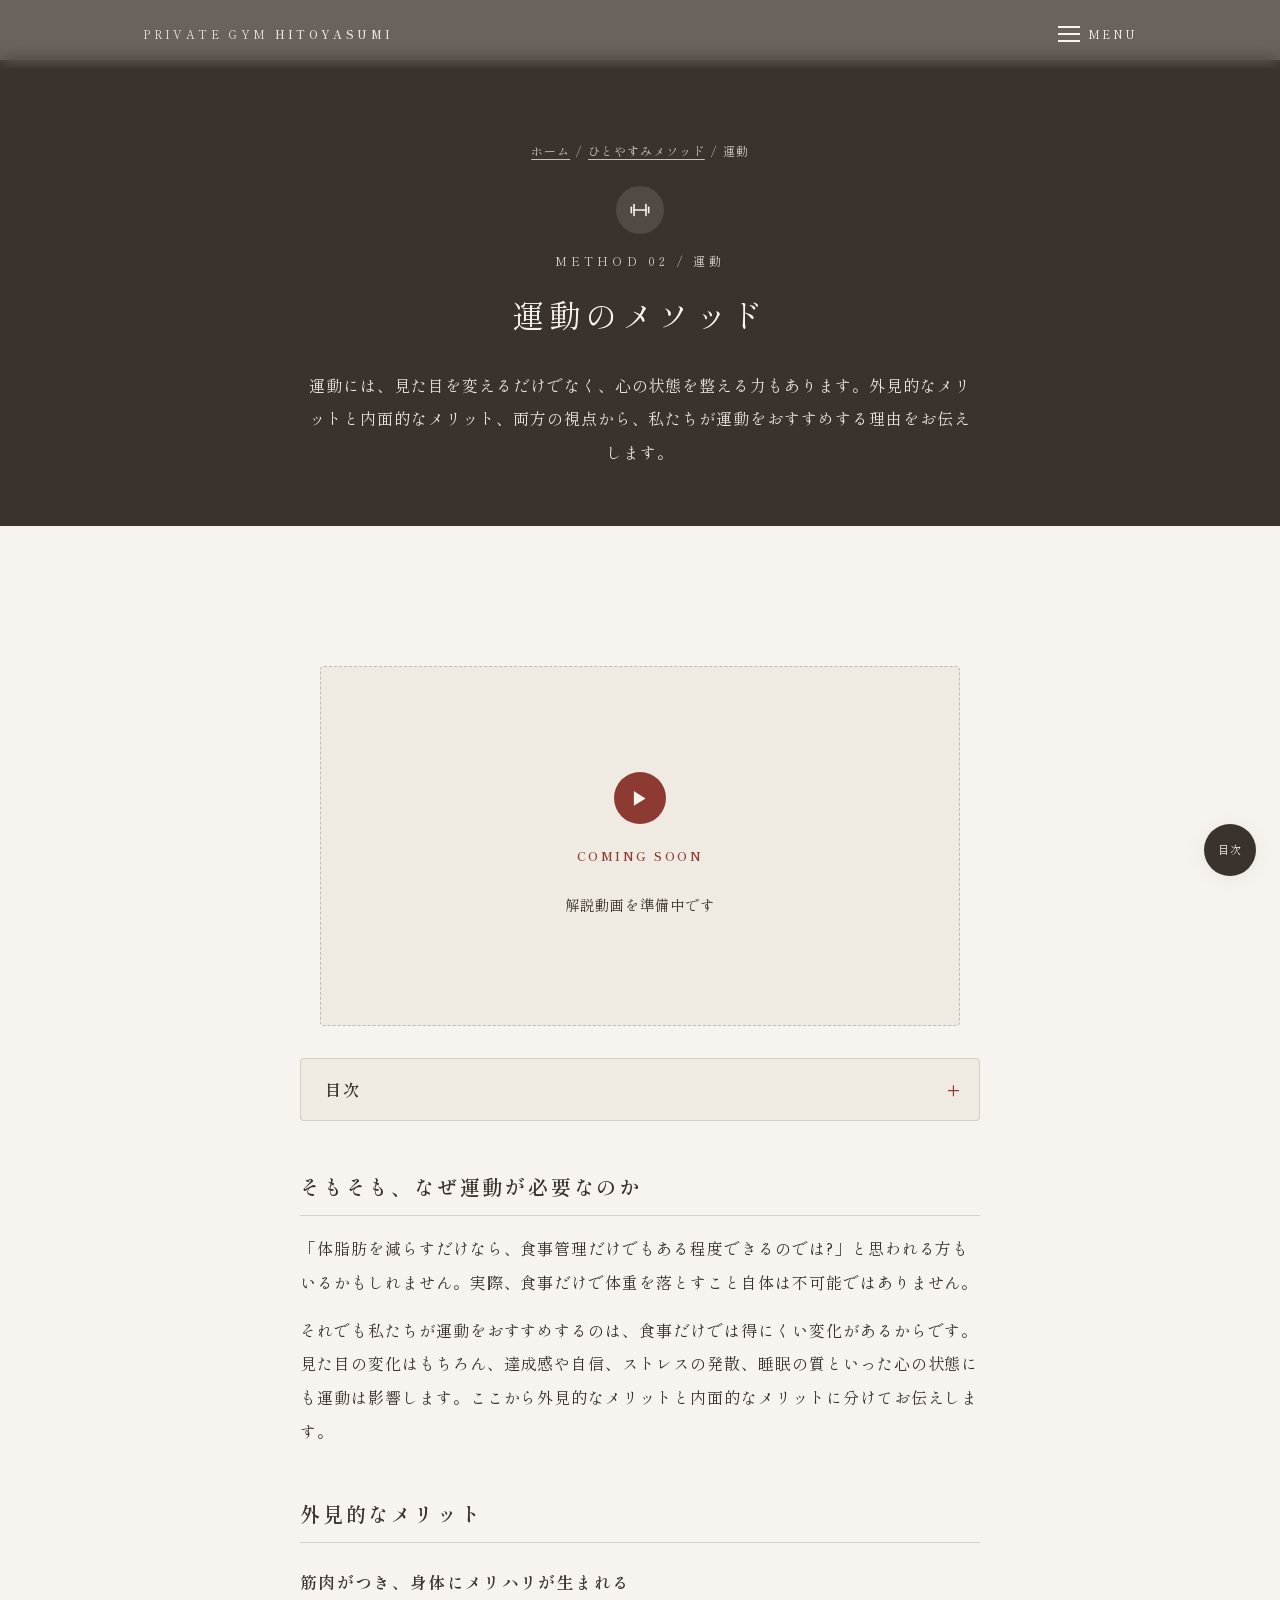
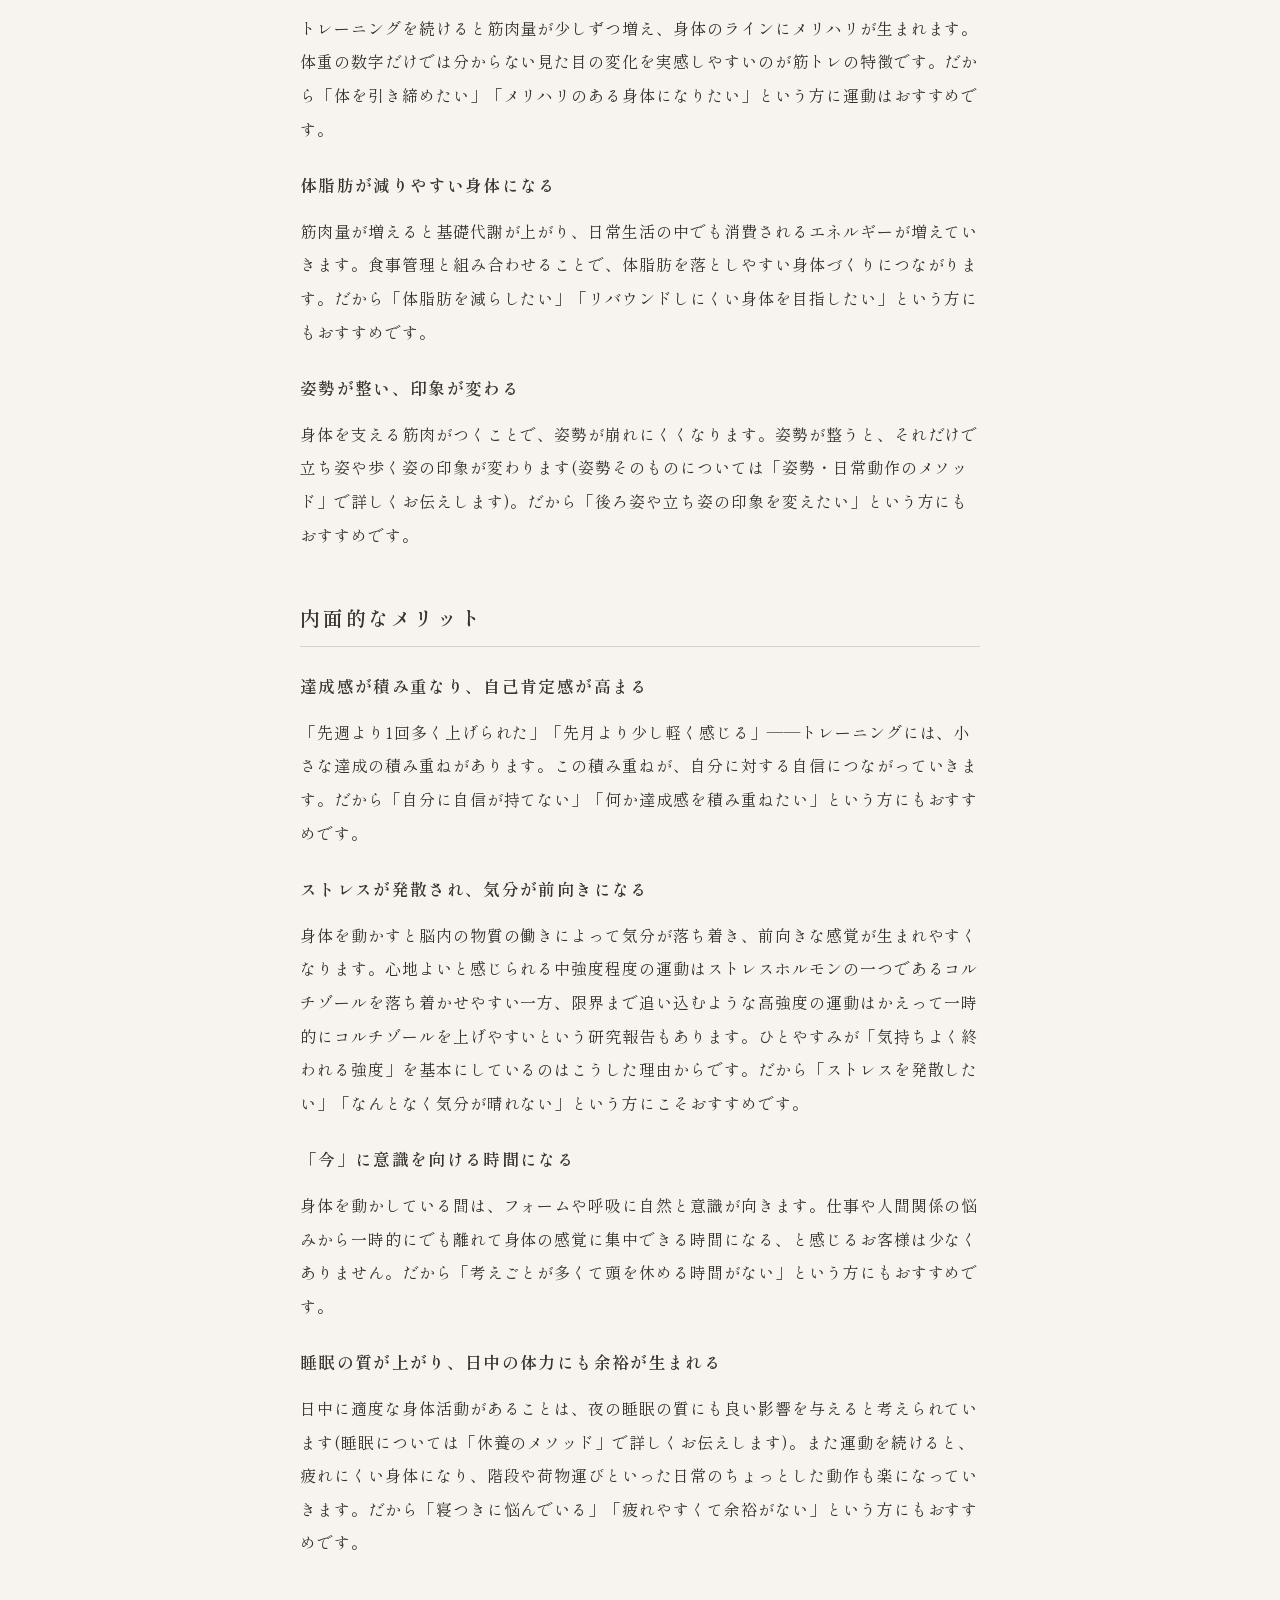
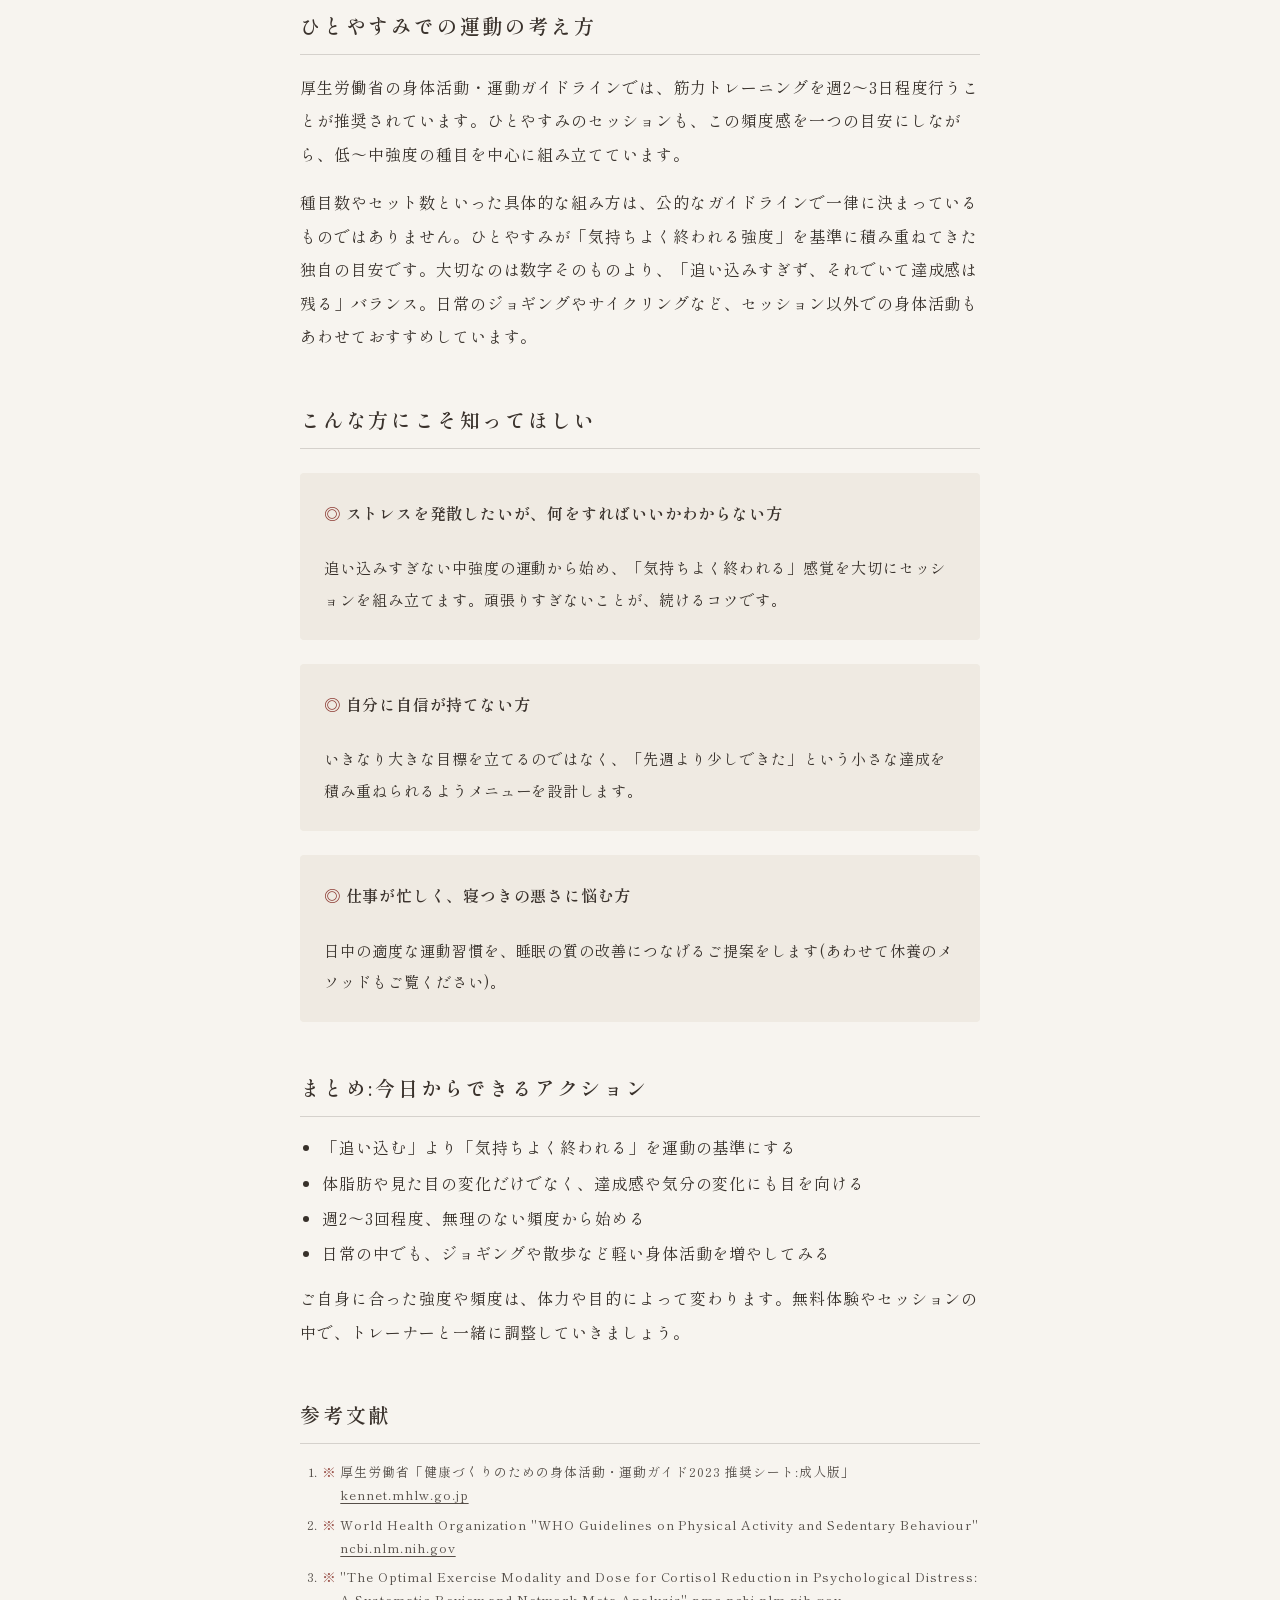
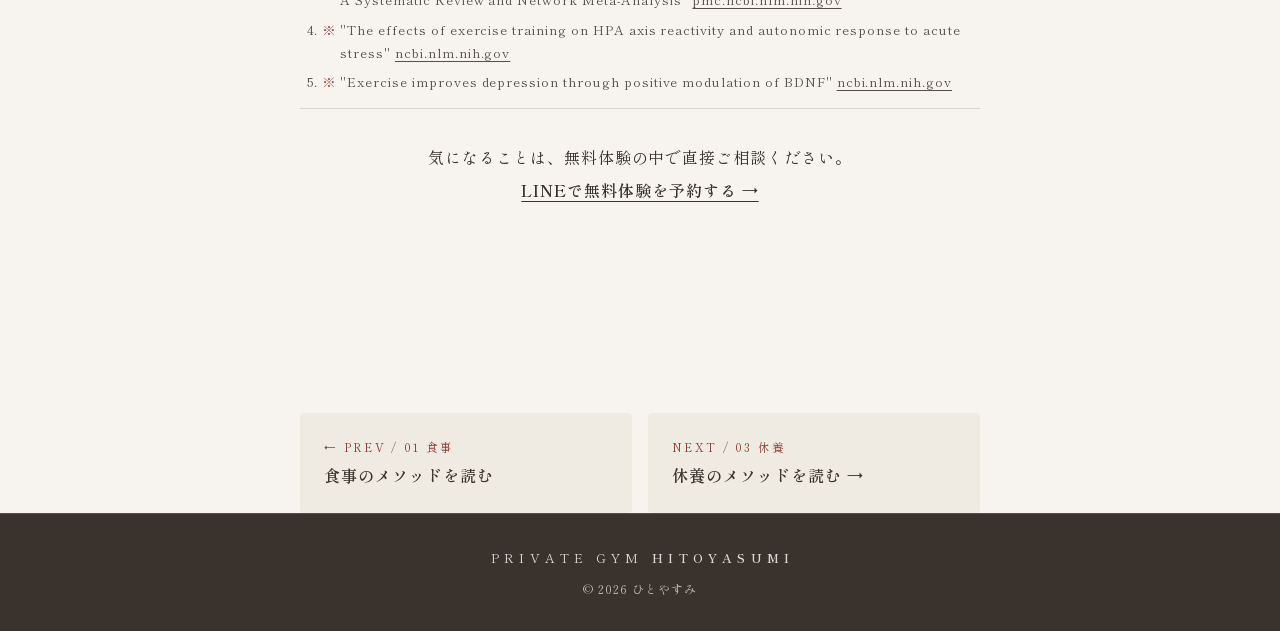
==== method-exercise.html @ 484c8832 "ひとやすみメソッドを追加（ハブ+6記事）とLP改修 - method.html（メソッド総合トップ）と6記事を新設   食事/運動/休養/姿勢・日常動作/心の健康/習慣化 - 各記事: 折りたたみ目次" ====
<!DOCTYPE html>
<html lang="ja">
<head>
  <meta charset="UTF-8">
  <meta name="viewport" content="width=device-width, initial-scale=1">

  <title>運動のメソッド|ひとやすみメソッド</title>
  <meta name="description" content="ひとやすみが運動のサポートで大切にしている考え方。外見的なメリットと内面的なメリットの両面から、なぜ運動が必要なのかを根拠とともに解説します。">
  <meta name="theme-color" content="#3A322C">

  <script>document.documentElement.classList.add('js')</script>

  <link rel="canonical" href="https://hirosetoya-maker.github.io/hitoyasumi/method-exercise.html">
  <meta property="og:type" content="article">
  <meta property="og:title" content="運動のメソッド|ひとやすみメソッド">
  <meta property="og:description" content="外見的なメリットと内面的なメリットの両面から、なぜ運動が必要なのかを解説します。">
  <meta property="og:url" content="https://hirosetoya-maker.github.io/hitoyasumi/method-exercise.html">
  <meta property="og:image" content="https://hirosetoya-maker.github.io/hitoyasumi/assets/img/koiwa-gym.jpg">
  <meta property="og:image:width" content="1600">
  <meta property="og:image:height" content="904">
  <meta property="og:site_name" content="ひとやすみ">
  <meta property="og:locale" content="ja_JP">
  <meta name="twitter:card" content="summary_large_image">

  <link rel="icon" href="data:image/svg+xml,%3Csvg xmlns='http://www.w3.org/2000/svg' viewBox='0 0 32 32'%3E%3Crect width='32' height='32' rx='4' fill='%233A322C'/%3E%3Ctext x='16' y='23' font-size='17' text-anchor='middle' fill='%23F7F4EF' font-family='serif'%3E休%3C/text%3E%3C/svg%3E">

  <link rel="preconnect" href="https://fonts.googleapis.com">
  <link rel="preconnect" href="https://fonts.gstatic.com" crossorigin>
  <link rel="stylesheet"
        href="https://fonts.googleapis.com/css2?family=Shippori+Mincho:wght@400;600&display=swap"
        media="print" onload="this.media='all'">
  <noscript>
    <link rel="stylesheet" href="https://fonts.googleapis.com/css2?family=Shippori+Mincho:wght@400;600&display=swap">
  </noscript>

  <link rel="stylesheet" href="css/style.css">
</head>
<body class="page--sub">

  <header class="site-header">
    <div class="container site-header__inner">
      <a class="site-header__brand" href="index.html">PRIVATE GYM <span>HITOYASUMI</span></a>
      <button class="site-header__menu-btn" id="menu-btn" type="button" aria-expanded="false" aria-controls="site-nav">
        <span class="site-header__menu-icon" aria-hidden="true"></span>
        MENU
      </button>
    </div>
  </header>

  <nav class="site-nav" id="site-nav" aria-label="サイトメニュー">
    <ul class="site-nav__list">
      <li><a href="index.html">ホーム</a></li>
      <li><a href="method.html">ひとやすみメソッド</a></li>
      <li><a class="site-nav__cta" href="https://lin.ee/uh5e5la" data-cta="nav">LINEで無料体験を予約する</a></li>
    </ul>
  </nav>

  <main>

    <section class="page-intro">
      <div class="container">
        <p class="page-intro__breadcrumb"><a href="index.html">ホーム</a><span aria-hidden="true">/</span><a href="method.html">ひとやすみメソッド</a><span aria-hidden="true">/</span><span>運動</span></p>
        <span class="method-icon" aria-hidden="true"><svg viewBox="0 0 24 24" fill="none" stroke="currentColor" stroke-width="1.5" stroke-linecap="round" stroke-linejoin="round"><path d="M4 9.5v5"/><path d="M20 9.5v5"/><path d="M6.5 7v10"/><path d="M17.5 7v10"/><path d="M6.5 12h11"/></svg></span>
        <p class="page-intro__eyebrow">METHOD 02 / 運動</p>
        <h1 class="page-intro__title">運動のメソッド</h1>
        <p class="page-intro__lead">運動には、見た目を変えるだけでなく、心の状態を整える力もあります。外見的なメリットと内面的なメリット、両方の視点から、私たちが運動をおすすめする理由をお伝えします。</p>
      </div>
    </section>

    <section class="section fade-in">
      <div class="container">
        <div class="article">

          <div class="video-placeholder">
            <span class="video-placeholder__icon" aria-hidden="true">▶</span>
            <p class="video-placeholder__badge">Coming Soon</p>
            <p class="video-placeholder__text">解説動画を準備中です</p>
          </div>

          <details class="toc" id="toc">
            <summary class="toc__summary">目次</summary>
            <ol class="toc__list">
              <li><a href="#h-why">そもそも、なぜ運動が必要なのか</a></li>
              <li><a href="#h-outer">外見的なメリット</a></li>
              <li><a href="#h-inner">内面的なメリット</a></li>
              <li><a href="#h-approach">ひとやすみでの運動の考え方</a></li>
              <li><a href="#h-case">こんな方にこそ知ってほしい</a></li>
              <li><a href="#h-action">まとめ:今日からできるアクション</a></li>
            </ol>
          </details>

          <div class="article__section" id="h-why">
            <h2 class="article__h2">そもそも、なぜ運動が必要なのか</h2>
            <p>「体脂肪を減らすだけなら、食事管理だけでもある程度できるのでは?」と思われる方もいるかもしれません。実際、食事だけで体重を落とすこと自体は不可能ではありません。</p>
            <p>それでも私たちが運動をおすすめするのは、食事だけでは得にくい変化があるからです。見た目の変化はもちろん、達成感や自信、ストレスの発散、睡眠の質といった心の状態にも運動は影響します。ここから外見的なメリットと内面的なメリットに分けてお伝えします。</p>
          </div>

          <div class="article__section" id="h-outer">
            <h2 class="article__h2">外見的なメリット</h2>

            <h3 class="article__h3">筋肉がつき、身体にメリハリが生まれる</h3>
            <p>トレーニングを続けると筋肉量が少しずつ増え、身体のラインにメリハリが生まれます。体重の数字だけでは分からない見た目の変化を実感しやすいのが筋トレの特徴です。だから「体を引き締めたい」「メリハリのある身体になりたい」という方に運動はおすすめです。</p>

            <h3 class="article__h3">体脂肪が減りやすい身体になる</h3>
            <p>筋肉量が増えると基礎代謝が上がり、日常生活の中でも消費されるエネルギーが増えていきます。食事管理と組み合わせることで、体脂肪を落としやすい身体づくりにつながります。だから「体脂肪を減らしたい」「リバウンドしにくい身体を目指したい」という方にもおすすめです。</p>

            <h3 class="article__h3">姿勢が整い、印象が変わる</h3>
            <p>身体を支える筋肉がつくことで、姿勢が崩れにくくなります。姿勢が整うと、それだけで立ち姿や歩く姿の印象が変わります(姿勢そのものについては「姿勢・日常動作のメソッド」で詳しくお伝えします)。だから「後ろ姿や立ち姿の印象を変えたい」という方にもおすすめです。</p>
          </div>

          <div class="article__section" id="h-inner">
            <h2 class="article__h2">内面的なメリット</h2>

            <h3 class="article__h3">達成感が積み重なり、自己肯定感が高まる</h3>
            <p>「先週より1回多く上げられた」「先月より少し軽く感じる」――トレーニングには、小さな達成の積み重ねがあります。この積み重ねが、自分に対する自信につながっていきます。だから「自分に自信が持てない」「何か達成感を積み重ねたい」という方にもおすすめです。</p>

            <h3 class="article__h3">ストレスが発散され、気分が前向きになる</h3>
            <p>身体を動かすと脳内の物質の働きによって気分が落ち着き、前向きな感覚が生まれやすくなります。心地よいと感じられる中強度程度の運動はストレスホルモンの一つであるコルチゾールを落ち着かせやすい一方、限界まで追い込むような高強度の運動はかえって一時的にコルチゾールを上げやすいという研究報告もあります。ひとやすみが「気持ちよく終われる強度」を基本にしているのはこうした理由からです。だから「ストレスを発散したい」「なんとなく気分が晴れない」という方にこそおすすめです。</p>

            <h3 class="article__h3">「今」に意識を向ける時間になる</h3>
            <p>身体を動かしている間は、フォームや呼吸に自然と意識が向きます。仕事や人間関係の悩みから一時的にでも離れて身体の感覚に集中できる時間になる、と感じるお客様は少なくありません。だから「考えごとが多くて頭を休める時間がない」という方にもおすすめです。</p>

            <h3 class="article__h3">睡眠の質が上がり、日中の体力にも余裕が生まれる</h3>
            <p>日中に適度な身体活動があることは、夜の睡眠の質にも良い影響を与えると考えられています(睡眠については「休養のメソッド」で詳しくお伝えします)。また運動を続けると、疲れにくい身体になり、階段や荷物運びといった日常のちょっとした動作も楽になっていきます。だから「寝つきに悩んでいる」「疲れやすくて余裕がない」という方にもおすすめです。</p>
          </div>

          <div class="article__section" id="h-approach">
            <h2 class="article__h2">ひとやすみでの運動の考え方</h2>
            <p>厚生労働省の身体活動・運動ガイドラインでは、筋力トレーニングを週2〜3日程度行うことが推奨されています。ひとやすみのセッションも、この頻度感を一つの目安にしながら、低〜中強度の種目を中心に組み立てています。</p>
            <p>種目数やセット数といった具体的な組み方は、公的なガイドラインで一律に決まっているものではありません。ひとやすみが「気持ちよく終われる強度」を基準に積み重ねてきた独自の目安です。大切なのは数字そのものより、「追い込みすぎず、それでいて達成感は残る」バランス。日常のジョギングやサイクリングなど、セッション以外での身体活動もあわせておすすめしています。</p>
          </div>

          <div class="article__section" id="h-case">
            <h2 class="article__h2">こんな方にこそ知ってほしい</h2>
            <div class="case-grid">
              <div class="case-card">
                <p class="case-card__persona">ストレスを発散したいが、何をすればいいかわからない方</p>
                <p class="case-card__text">追い込みすぎない中強度の運動から始め、「気持ちよく終われる」感覚を大切にセッションを組み立てます。頑張りすぎないことが、続けるコツです。</p>
              </div>
              <div class="case-card">
                <p class="case-card__persona">自分に自信が持てない方</p>
                <p class="case-card__text">いきなり大きな目標を立てるのではなく、「先週より少しできた」という小さな達成を積み重ねられるようメニューを設計します。</p>
              </div>
              <div class="case-card">
                <p class="case-card__persona">仕事が忙しく、寝つきの悪さに悩む方</p>
                <p class="case-card__text">日中の適度な運動習慣を、睡眠の質の改善につなげるご提案をします(あわせて休養のメソッドもご覧ください)。</p>
              </div>
            </div>
          </div>

          <div class="article__section" id="h-action">
            <h2 class="article__h2">まとめ:今日からできるアクション</h2>
            <ul>
              <li>「追い込む」より「気持ちよく終われる」を運動の基準にする</li>
              <li>体脂肪や見た目の変化だけでなく、達成感や気分の変化にも目を向ける</li>
              <li>週2〜3回程度、無理のない頻度から始める</li>
              <li>日常の中でも、ジョギングや散歩など軽い身体活動を増やしてみる</li>
            </ul>
            <p>ご自身に合った強度や頻度は、体力や目的によって変わります。無料体験やセッションの中で、トレーナーと一緒に調整していきましょう。</p>
          </div>

          <div class="article__section">
            <h2 class="article__h2">参考文献</h2>
            <ol class="refs">
              <li>厚生労働省「健康づくりのための身体活動・運動ガイド2023 推奨シート:成人版」<a href="https://kennet.mhlw.go.jp/information/information/exercise/s-00-002.html" target="_blank" rel="noopener">kennet.mhlw.go.jp</a></li>
              <li>World Health Organization "WHO Guidelines on Physical Activity and Sedentary Behaviour" <a href="https://www.ncbi.nlm.nih.gov/books/NBK566046/" target="_blank" rel="noopener">ncbi.nlm.nih.gov</a></li>
              <li>"The Optimal Exercise Modality and Dose for Cortisol Reduction in Psychological Distress: A Systematic Review and Network Meta-Analysis" <a href="https://pmc.ncbi.nlm.nih.gov/articles/PMC12736704/" target="_blank" rel="noopener">pmc.ncbi.nlm.nih.gov</a></li>
              <li>"The effects of exercise training on HPA axis reactivity and autonomic response to acute stress" <a href="https://www.ncbi.nlm.nih.gov/pmc/articles/PMC7590691/" target="_blank" rel="noopener">ncbi.nlm.nih.gov</a></li>
              <li>"Exercise improves depression through positive modulation of BDNF" <a href="https://www.ncbi.nlm.nih.gov/pmc/articles/PMC10030936/" target="_blank" rel="noopener">ncbi.nlm.nih.gov</a></li>
            </ol>
          </div>

          <p class="article__next-action">気になることは、無料体験の中で直接ご相談ください。<br><a href="https://lin.ee/uh5e5la" data-cta="method_article">LINEで無料体験を予約する →</a></p>

        </div>
      </div>
    </section>

    <nav class="article-nav" aria-label="関連記事">
      <a class="article-nav__link" href="method-food.html">
        <span class="article-nav__label">← PREV / 01 食事</span>
        <span class="article-nav__title">食事のメソッドを読む</span>
      </a>
      <a class="article-nav__link" href="method-rest.html">
        <span class="article-nav__label">NEXT / 03 休養</span>
        <span class="article-nav__title">休養のメソッドを読む →</span>
      </a>
    </nav>

  </main>

  <footer class="footer">
    <p class="footer__brand">PRIVATE GYM <span>HITOYASUMI</span></p>
    <p class="footer__copy">&copy; 2026 ひとやすみ</p>
  </footer>

  <a class="toc-fab" href="#toc" aria-label="目次へ戻る">目次</a>

  <div class="sticky-cta" id="sticky-cta" aria-hidden="true">
    <a class="cta__button cta__button--sticky" href="https://lin.ee/uh5e5la" data-cta="sticky" tabindex="-1">
      <svg class="cta__icon" viewBox="0 0 24 24" width="20" height="20" aria-hidden="true"><path fill="currentColor" d="M12 2C6.48 2 2 5.64 2 10.13c0 4.03 3.55 7.4 8.34 8.04.33.07.77.22.88.5.1.26.07.66.03.92l-.14.86c-.04.26-.2 1 .88.55 1.08-.46 5.83-3.44 7.96-5.89C21.4 13.5 22 11.9 22 10.13 22 5.64 17.52 2 12 2z"/></svg>
      LINEで無料体験を予約する
    </a>
  </div>

  <script src="js/script.js"></script>
</body>
</html>
---- css/style.css ----
/* ==========================================================
   ひとやすみ LP — design tokens & styles
   トーン&マナー: 立て看板準拠(ダークブラウン×生成り×明朝体)
   ========================================================== */

:root {
  /* color — 看板のチャコールブラウン基調 */
  --color-bg: #F7F4EF;          /* 生成り */
  --color-bg-alt: #EFEAE2;      /* ベージュ */
  --color-ink: #37302A;         /* 焦げ茶(本文) */
  --color-primary: #3A322C;     /* チャコールブラウン(見出し・反転地) */
  --color-accent: #8C3A32;      /* 深紅(看板の「無料体験受付中」)— 強調テキスト・バッジ */
  --color-line: #06C755;        /* LINE CTA専用 */
  --color-on-dark: #F7F4EF;

  /* type — 明朝体 */
  --font-serif: "Shippori Mincho", "Hiragino Mincho ProN", "Yu Mincho", serif;
  --leading-prose: 2.1;
  --leading-ui: 1.8;
  --tracking-wide: 0.14em;

  /* shape — 角丸は最小限(高級感) */
  --radius: 4px;
  --shadow: 0 2px 20px rgb(58 50 44 / 8%);

  /* space (8px base) */
  --space-1: 0.5rem;
  --space-2: 1rem;
  --space-3: 1.5rem;
  --space-4: 2rem;
  --space-5: 3rem;
  --space-6: 4rem;
  --section-gap: clamp(4.5rem, 11vw, 9rem);
}

/* ---- reset ---- */
*, *::before, *::after { box-sizing: border-box; }
* { margin: 0; }
html { -webkit-text-size-adjust: 100%; scroll-behavior: smooth; }
body {
  font-family: var(--font-serif);
  font-size: 1rem;
  line-height: var(--leading-ui);
  letter-spacing: 0.06em;
  color: var(--color-ink);
  background: var(--color-bg);
  -webkit-font-smoothing: antialiased;
}
img { display: block; max-width: 100%; height: auto; }
ul[class], ol[class] { padding: 0; list-style: none; }
a { color: inherit; }
:focus-visible { outline: 3px solid var(--color-primary); outline-offset: 3px; }
/* 暗色地(ヒーロー・クロージング・フッター)では背景に溶けないよう生成りのリングに反転 */
.hero :focus-visible,
.closing :focus-visible,
.footer :focus-visible,
.site-header :focus-visible,
.site-nav :focus-visible { outline-color: var(--color-on-dark); }

/* ---- layout ---- */
.container {
  max-width: 1080px;
  margin-inline: auto;
  padding-inline: clamp(1.25rem, 4vw, 2.5rem);
}
.section { padding-block: var(--section-gap); }
.section--alt { background: var(--color-bg-alt); }

.section__title {
  font-weight: 600;
  font-size: clamp(1.3rem, 2.2vw + 0.5rem, 1.8rem);
  letter-spacing: var(--tracking-wide);
  color: var(--color-primary);
  text-align: center;
  margin-bottom: clamp(2.5rem, 6vw, 4rem);
}
/* 見出し下の短い飾り罫(看板の静かな水平基調に合わせる) */
.section__title::after {
  content: "";
  display: block;
  width: 2.5rem;
  height: 1px;
  background: var(--color-accent);
  margin: 1rem auto 0;
}
.section__title--hidden {
  position: absolute;
  width: 1px; height: 1px;
  overflow: hidden;
  clip-path: inset(50%);
  white-space: nowrap;
}
.section__title--hidden::after { display: none; }
/* 見出しの折り返しも文節単位で */
.section__title span { display: inline-block; }
.section__eyebrow {
  margin-bottom: 0.8rem;
  color: var(--color-accent);
  font-size: 0.78rem;
  letter-spacing: 0.35em;
  text-align: center;
}
.section__eyebrow + .section__title { margin-bottom: var(--space-3); }

/* ==========================================================
   CTA(共通コンポーネント)
   ========================================================== */
.cta { display: grid; justify-items: center; gap: var(--space-2); }
.cta--mid { margin-top: var(--space-5); }

.cta__condition {
  font-size: 0.95rem;
  font-weight: 600;
  letter-spacing: var(--tracking-wide);
  color: var(--color-accent);
}
.cta__button {
  display: inline-flex;
  align-items: center;
  justify-content: center;
  gap: 0.6em;
  width: 100%;
  max-width: 340px;
  min-height: 56px;
  padding: 0.9em 1.5em;
  background: var(--color-line);
  color: #fff;
  font-family: var(--font-serif);
  font-weight: 700;
  font-size: 1rem;
  letter-spacing: 0.1em;
  text-decoration: none;
  border-radius: var(--radius);
  box-shadow: 0 4px 16px rgb(6 199 85 / 25%);
  text-shadow: 0 1px 2px rgb(0 0 0 / 25%); /* LINE緑上の白文字の可読性補強 */
  transition: opacity 0.3s ease, box-shadow 0.3s ease;
}
.cta__button:hover {
  opacity: 0.9;
  box-shadow: 0 6px 20px rgb(6 199 85 / 35%);
}
.cta__button--large { max-width: 400px; min-height: 64px; font-size: 1.1rem; }
/* サイト内リンク用(LINE緑と混同させないための反転色) */
.cta__button--outline {
  background: var(--color-primary);
  color: var(--color-on-dark);
  box-shadow: none;
  text-shadow: none;
}
.cta__button--outline:hover {
  opacity: 0.88;
  box-shadow: none;
}
/* ヒーロー用: 写真の上に静かに置くゴースト型 */
.cta__button--ghost {
  background: rgb(26 22 19 / 30%); /* 写真の上でも「押せる面」に見えるよう薄い下地 */
  border: 1px solid rgb(247 244 239 / 85%);
  color: var(--color-on-dark);
  box-shadow: none;
  max-width: 320px;
  min-height: 52px;
  font-weight: 400;
}
.cta__button--ghost:hover {
  background: rgb(247 244 239 / 12%);
  opacity: 1;
  box-shadow: none;
}
.cta__icon { flex-shrink: 0; }
.cta__note {
  font-size: 0.8rem;
  opacity: 0.75;
  text-align: center;
}
.cta__note--invert { color: var(--color-on-dark); }

/* ==========================================================
   0. 共通ヘッダー / ハンバーガーナビ(全ページ共通)
   ========================================================== */
.site-header {
  position: fixed;
  inset-inline: 0;
  top: 0;
  z-index: 200;
  background: transparent;
  backdrop-filter: none;
  transition: background 0.3s ease, backdrop-filter 0.3s ease;
}
/* ヒーローを抜けた後・ヒーローのないページでは、可読性のため薄い下地+ぼかしを付与 */
.site-header--solid,
body.page--sub .site-header {
  background: rgb(58 50 44 / 75%);
  backdrop-filter: blur(8px);
}
.site-header__inner {
  display: flex;
  align-items: center;
  justify-content: space-between;
  min-height: 60px;
  padding-block: 0.75rem;
}
.site-header__brand {
  font-size: 0.7rem;
  letter-spacing: 0.3em;
  text-indent: 0.3em;
  color: var(--color-on-dark);
  text-decoration: none;
  opacity: 0.9;
}
.site-header__brand span { font-weight: 600; }
.site-header__menu-btn {
  display: inline-flex;
  align-items: center;
  gap: 0.7em;
  background: none;
  border: none;
  color: var(--color-on-dark);
  font-family: var(--font-serif);
  font-size: 0.7rem;
  letter-spacing: 0.2em;
  cursor: pointer;
  padding: 0.5em 0.25em;
  min-height: 44px;
  min-width: 44px;
}
.site-header__menu-icon {
  position: relative;
  display: inline-block;
  width: 22px;
  height: 2px;
  background: currentColor;
  transition: background 0.2s ease;
}
.site-header__menu-icon::before,
.site-header__menu-icon::after {
  content: "";
  position: absolute;
  left: 0;
  width: 22px;
  height: 2px;
  background: currentColor;
  transition: translate 0.25s ease, rotate 0.25s ease;
}
.site-header__menu-icon::before { translate: 0 -7px; }
.site-header__menu-icon::after { translate: 0 7px; }
.site-header__menu-btn.is-active .site-header__menu-icon { background: transparent; }
.site-header__menu-btn.is-active .site-header__menu-icon::before { translate: 0 0; rotate: 45deg; }
.site-header__menu-btn.is-active .site-header__menu-icon::after { translate: 0 0; rotate: -45deg; }

.site-nav {
  position: fixed;
  top: 60px;
  right: 0;
  width: min(240px, 78vw);
  background: var(--color-primary);
  opacity: 0;
  visibility: hidden;
  translate: 6px -6px;
  transition: opacity 0.2s ease, translate 0.2s ease, visibility 0.2s;
  z-index: 190;
  box-shadow: var(--shadow);
  overflow-y: auto;
  max-height: calc(100vh - 60px);
}
.site-nav.is-open { opacity: 1; visibility: visible; translate: 0 0; }
.site-nav__list {
  display: grid;
  gap: 0.2rem;
  padding: var(--space-3);
}
.site-nav__list a {
  display: block;
  color: var(--color-on-dark);
  text-decoration: none;
  text-align: left;
  font-size: 0.95rem;
  letter-spacing: 0.08em;
  padding: 0.75em 0.6em;
  border-radius: var(--radius);
}
.site-nav__list a:not(.site-nav__cta):hover,
.site-nav__list a:not(.site-nav__cta):focus-visible {
  background: rgb(247 244 239 / 8%);
}
.site-nav__cta {
  text-align: center;
  background: var(--color-line);
  border-radius: var(--radius);
  font-weight: 700;
  font-size: 0.88rem;
  padding: 0.85em 0.6em;
  margin-top: 0.5em;
}
body.nav-open { overflow: hidden; }
/* ヒーローのないページは固定ヘッダー分の余白を確保 */
body.page--sub > main { padding-top: 60px; }

/* ==========================================================
   1. ヒーロー(写真主役・文字は小さくふわっと)
   ========================================================== */
.hero {
  position: relative;
  display: grid;
  place-items: center;
  min-height: 100vh; /* svh非対応環境向けフォールバック */
  min-height: 100svh;
  overflow: hidden;
  text-align: center;
  color: var(--color-on-dark);
}
.hero__bg {
  position: absolute;
  inset: 0;
  width: 100%;
  height: 100%;
  object-fit: cover;
}
/* 恵比寿⇔小岩の内装がゆっくりクロスフェード(上に重ねた2枚目の不透明度だけ動かす)。
   アニメは2枚目のロード完了後にJSが .hero--xfade を付けてから開始(途中ポップイン防止) */
@keyframes hero-crossfade {
  0%, 42%   { opacity: 0; }
  50%, 92%  { opacity: 1; }
  100%      { opacity: 0; }
}
.hero__bg--alt { opacity: 0; will-change: opacity; }
.hero--xfade .hero__bg--alt {
  animation: hero-crossfade 10s ease-in-out infinite;
}
.hero__veil {
  position: absolute;
  inset: 0;
  background: linear-gradient(rgb(26 22 19 / 45%), rgb(26 22 19 / 60%));
}
.hero__inner {
  position: relative;
  display: grid;
  justify-items: center;
  gap: var(--space-3);
  padding-block: var(--space-6);
}
.hero__brand {
  font-size: 0.8rem;
  letter-spacing: 0.4em;
  text-indent: 0.4em; /* 中央揃え時の字間ズレ補正 */
  opacity: 0.85;
}
.hero__brand span { font-weight: 600; }
.hero__lead {
  font-size: clamp(0.85rem, 1vw + 0.5rem, 1rem);
  letter-spacing: 0.18em;
  opacity: 0.92;
}
.hero__title {
  font-weight: 400;
  font-size: clamp(1.4rem, 2.2vw + 0.8rem, 2.2rem);
  line-height: 2;
  letter-spacing: var(--tracking-wide);
}
.hero__sub {
  font-size: clamp(0.9rem, 1vw + 0.5rem, 1.05rem);
  letter-spacing: var(--tracking-wide);
  opacity: 0.9;
}
/* 折り返しは文節単位で(「来てくださ/い。」のような途中改行を防ぐ) */
.hero__sub span { display: inline-block; }
.hero__cta { margin-top: var(--space-3); }
.cta__condition--hero { color: var(--color-on-dark); opacity: 0.9; font-weight: 400; }
.hero__place {
  font-size: 0.8rem;
  letter-spacing: 0.18em;
  opacity: 0.7;
}

/* 文字がふわっと現れる(読み込み時・順送り) */
@keyframes hero-rise {
  from { opacity: 0; translate: 0 14px; }
  to   { opacity: 1; translate: 0 0; }
}
/* CTA到達を遅らせないよう全体を短めに圧縮(順送りの気配は残す) */
.js .hero__inner > * {
  opacity: 0;
  animation: hero-rise 1s ease forwards;
}
.js .hero__brand { animation-delay: 0.1s; }
.js .hero__lead  { animation-delay: 0.25s; }
.js .hero__title { animation-delay: 0.4s; }
.js .hero__sub   { animation-delay: 0.65s; }
.js .hero__cta   { animation-delay: 0.85s; }
.js .hero__place { animation-delay: 1.05s; }

/* ==========================================================
   2. 悩み共感
   ========================================================== */
.worries__list {
  display: grid;
  gap: var(--space-2);
  max-width: 560px;
  margin-inline: auto;
}
.worries__item {
  background: var(--color-bg);
  border: 1px solid rgb(58 50 44 / 12%);
  border-radius: var(--radius);
  padding: var(--space-3) var(--space-3) var(--space-3) 3.25rem;
  position: relative;
  line-height: var(--leading-ui);
}
.worries__item::before {
  content: "✓";
  position: absolute;
  left: 1.25rem;
  top: 50%;
  translate: 0 -50%;
  display: grid;
  place-items: center;
  width: 1.5rem;
  height: 1.5rem;
  border-radius: 50%;
  background: var(--color-primary);
  color: var(--color-on-dark);
  font-size: 0.8rem;
}
.worries__bridge {
  text-align: center;
  margin-top: var(--space-4);
  font-weight: 600;
  letter-spacing: var(--tracking-wide);
  color: var(--color-primary);
}

/* ==========================================================
   3. コンセプト(詩)
   ========================================================== */
.concept { position: relative; overflow: hidden; }
/* 看板の幾何学紋様を思わせる、ごく薄い斜線の円 */
.concept::before {
  content: "";
  position: absolute;
  width: clamp(220px, 30vw, 380px);
  aspect-ratio: 1;
  border-radius: 50%;
  top: -8%;
  right: -6%;
  background: repeating-linear-gradient(45deg, rgb(58 50 44 / 10%) 0 1px, transparent 1px 9px);
  pointer-events: none;
}
.concept__poem {
  position: relative;
  max-width: 36em;
  margin-inline: auto;
  text-align: center;
  display: grid;
  gap: 0.5em;
}
.concept__line {
  line-height: var(--leading-prose);
  letter-spacing: 0.1em;
  font-size: clamp(0.95rem, 1.2vw + 0.6rem, 1.1rem);
}
.concept__line--em {
  font-weight: 600;
  color: var(--color-primary);
  padding-block: 0.3em;
}
.concept__line--close {
  margin-top: var(--space-3);
  font-weight: 600;
  font-size: clamp(1.05rem, 1.5vw + 0.6rem, 1.3rem);
  letter-spacing: var(--tracking-wide);
  color: var(--color-accent);
}
/* 詩は行単位の時間差フェード(.fade-in発火に連動) */
.js .fade-in .concept__line {
  opacity: 0;
  translate: 0 0.6em;
  transition: opacity 0.9s ease, translate 0.9s ease;
}
.js .fade-in.is-visible .concept__line { opacity: 1; translate: 0 0; }
.js .fade-in.is-visible .concept__line:nth-child(2) { transition-delay: 0.15s; }
.js .fade-in.is-visible .concept__line:nth-child(3) { transition-delay: 0.3s; }
.js .fade-in.is-visible .concept__line:nth-child(4) { transition-delay: 0.45s; }
.js .fade-in.is-visible .concept__line:nth-child(5) { transition-delay: 0.7s; }
.js .fade-in.is-visible .concept__line:nth-child(6) { transition-delay: 0.85s; }
.js .fade-in.is-visible .concept__line:nth-child(7) { transition-delay: 1.1s; }
.js .fade-in.is-visible .concept__line:nth-child(8) { transition-delay: 1.25s; }
.js .fade-in.is-visible .concept__line:nth-child(9) { transition-delay: 1.55s; }

/* ==========================================================
   4. できること
   ========================================================== */
.features__grid {
  display: grid;
  gap: var(--space-4);
}
@media (min-width: 768px) {
  .features__grid { grid-template-columns: repeat(3, 1fr); gap: var(--space-3); }
}
.card {
  background: var(--color-bg);
  border-radius: var(--radius);
  box-shadow: var(--shadow);
  overflow: hidden;
  display: grid;
}
.card__visual { position: relative; overflow: hidden; }
.card__img {
  aspect-ratio: 4 / 3;
  object-fit: cover;
  width: 100%;
  transition: scale 0.8s ease;
}
.card:hover .card__img { scale: 1.025; }
.card__image-note {
  position: absolute;
  right: 0.8rem;
  bottom: 0.7rem;
  padding: 0.25em 0.55em;
  background: rgb(26 22 19 / 72%);
  color: var(--color-on-dark);
  font-size: 0.72rem; /* 12px弱を下限に(モバイル明朝の可読性) */
  letter-spacing: 0.12em;
}
.card__title {
  font-weight: 600;
  font-size: 1.1rem;
  letter-spacing: var(--tracking-wide);
  color: var(--color-primary);
  padding: var(--space-3) var(--space-3) 0;
}
.card__text {
  padding: var(--space-2) var(--space-3) var(--space-4);
  line-height: var(--leading-ui);
}

/* ==========================================================
   5. 店舗紹介
   ========================================================== */
.locations { overflow: hidden; }
.locations__lead {
  max-width: 42rem;
  margin: 0 auto clamp(2.5rem, 6vw, 4rem);
  line-height: var(--leading-prose);
  text-align: center;
}
.locations__grid {
  display: grid;
  gap: clamp(2rem, 5vw, 4rem);
}
.location { min-width: 0; }
.location__visual {
  position: relative;
  overflow: hidden;
  background: var(--color-primary);
}
.location__visual::after {
  content: "";
  position: absolute;
  inset: 0;
  border: 1px solid rgb(247 244 239 / 16%);
  pointer-events: none;
}
.location__img {
  width: 100%;
  aspect-ratio: 16 / 10;
  object-fit: cover;
  transition: scale 1s ease;
}
.location:hover .location__img { scale: 1.02; }
.location__caption {
  display: grid;
  grid-template-columns: auto 1fr auto;
  align-items: baseline;
  gap: var(--space-2);
  padding-top: var(--space-2);
  border-bottom: 1px solid rgb(58 50 44 / 22%);
  padding-bottom: var(--space-2);
}
.location__number,
.location__en {
  color: var(--color-accent);
  font-size: 0.75rem;
  letter-spacing: 0.22em;
}
.location__name {
  color: var(--color-primary);
  font-size: 1.15rem;
  font-weight: 600;
  letter-spacing: var(--tracking-wide);
}
@media (min-width: 768px) {
  .locations__grid {
    grid-template-columns: 1fr 1fr;
    align-items: start;
  }
  .location:nth-child(2) { margin-top: var(--space-5); }
}

/* ==========================================================
   6. トレーナー紹介(3名)
   ========================================================== */
/* 3名は縦並び。広い画面では写真左・文章右の横組みカードにする */
.trainers__grid {
  display: grid;
  gap: var(--space-4);
  max-width: 720px;
  margin-inline: auto;
}
.trainer-card {
  display: grid;
  justify-items: center;
  align-content: start;
  gap: var(--space-2);
  text-align: center;
}
@media (min-width: 640px) {
  .trainer-card {
    grid-template-columns: auto 1fr;
    column-gap: var(--space-4);
    align-items: start;
    justify-items: start;
    text-align: left;
  }
}
.trainer-card__photo {
  width: 160px;
  height: 160px;
  border-radius: 50%;
  object-fit: cover;
  box-shadow: var(--shadow);
}
.trainer-card__body {
  display: grid;
  gap: 0.75em;
}
.trainer-card__name {
  font-weight: 600;
  font-size: 1.15rem;
  letter-spacing: var(--tracking-wide);
  color: var(--color-primary);
}
.trainer-card__role {
  display: block;
  font-size: 0.78rem;
  font-weight: 400;
  letter-spacing: 0.2em;
  color: var(--color-accent);
  margin-top: 0.35em;
}
.trainer-card__bio {
  line-height: var(--leading-ui);
  text-align: left;
  font-size: 0.95rem;
}

/* ==========================================================
   6.5 メソッド訴求
   ========================================================== */
.method-teaser__lead {
  max-width: 640px;
  margin: 0 auto var(--space-4);
  line-height: var(--leading-prose);
  text-align: center;
}
.method-teaser__tags {
  display: flex;
  flex-wrap: wrap;
  justify-content: center;
  gap: var(--space-2);
  max-width: 640px;
  margin-inline: auto;
}
.method-teaser__tags li {
  border: 1px solid rgb(58 50 44 / 25%);
  border-radius: var(--radius);
  padding: 0.45em 1.1em;
  font-size: 0.85rem;
  font-weight: 600;
  letter-spacing: 0.08em;
  color: var(--color-primary);
}

/* ==========================================================
   6. お客様の声
   ========================================================== */
.voices__grid {
  display: grid;
  grid-template-columns: repeat(auto-fit, minmax(260px, 1fr));
  gap: var(--space-3);
  max-width: 980px;
  margin-inline: auto;
}
.voice {
  background: var(--color-bg-alt);
  border: 1px solid rgb(58 50 44 / 12%);
  border-radius: var(--radius);
  padding: var(--space-4) var(--space-3) var(--space-3);
  display: grid;
  gap: var(--space-2);
  align-content: space-between;
}
.voice__text {
  line-height: var(--leading-ui);
  position: relative;
}
.voice__text::before {
  content: "“";
  display: block;
  font-size: 2rem;
  line-height: 1;
  color: var(--color-accent);
}
.voice__meta {
  font-size: 0.85rem;
  letter-spacing: 0.1em;
  color: var(--color-primary);
  text-align: right;
}
.voices__videos {
  margin-top: var(--space-5);
  text-align: center;
}
.voices__videos-title {
  font-size: 1rem;
  font-weight: 600;
  letter-spacing: var(--tracking-wide);
  color: var(--color-primary);
  margin-bottom: var(--space-3);
}
.video-placeholder {
  max-width: 640px;
  aspect-ratio: 16 / 9;
  margin-inline: auto;
  display: grid;
  place-content: center;
  justify-items: center;
  gap: 0.5em;
  padding: var(--space-3);
  background: var(--color-bg-alt);
  border: 1px dashed rgb(58 50 44 / 25%);
  border-radius: var(--radius);
}
.video-placeholder__icon {
  width: 52px;
  height: 52px;
  display: grid;
  place-items: center;
  border-radius: 50%;
  background: var(--color-accent);
  color: var(--color-bg);
  font-size: 1.1rem;
}
.video-placeholder__badge {
  font-size: 0.78rem;
  font-weight: 600;
  letter-spacing: 0.2em;
  text-transform: uppercase;
  color: var(--color-accent);
}
.video-placeholder__text {
  font-size: 0.9rem;
  color: var(--color-primary);
}

/* ==========================================================
   7. 料金
   ========================================================== */
.pricing__lead { text-align: center; margin-bottom: var(--space-4); }
.pricing__groups {
  display: grid;
  gap: var(--space-3);
  max-width: 880px;
  margin-inline: auto;
}
@media (min-width: 700px) {
  .pricing__groups { grid-template-columns: 1fr 1fr; align-items: start; }
}
.pricing__group {
  background: var(--color-bg);
  border-radius: var(--radius);
  box-shadow: var(--shadow);
  padding: var(--space-4) var(--space-3);
}
.pricing__group-title {
  font-weight: 600;
  font-size: 1.1rem;
  letter-spacing: var(--tracking-wide);
  color: var(--color-primary);
  text-align: center;
  margin-bottom: var(--space-3);
}
.pricing__group-sub {
  display: block;
  font-size: 0.75rem;
  font-weight: 400;
  letter-spacing: 0.2em;
  color: var(--color-accent);
  margin-top: 0.4em;
}
.price-table { display: grid; }
.price-table__row {
  display: flex;
  justify-content: space-between;
  align-items: baseline;
  padding-block: 0.7em;
  border-bottom: 1px solid rgb(58 50 44 / 15%);
}
.price-table__row:last-child { border-bottom: none; }
.price-table__label {
  font-weight: 600;
  letter-spacing: 0.1em;
  color: var(--color-primary);
}
.price-table__price {
  font-weight: 600;
  font-size: 1.25rem;
  letter-spacing: 0.04em;
}
.pricing__notes {
  max-width: 880px;
  margin: var(--space-3) auto 0;
  display: grid;
  gap: 0.4em;
}
.pricing__note {
  font-size: 0.88rem;
  line-height: var(--leading-ui);
  padding-left: 1.2em;
  position: relative;
}
.pricing__note::before {
  content: "※";
  position: absolute;
  left: 0;
  color: var(--color-accent);
}

.pricing__pair {
  text-align: center;
  margin-top: var(--space-4);
  font-size: 0.95rem;
}

.assurance {
  display: flex;
  flex-wrap: wrap;
  justify-content: center;
  gap: var(--space-2);
  margin-top: var(--space-3);
}
.assurance__item {
  border: 1px solid rgb(58 50 44 / 25%);
  border-radius: var(--radius);
  padding: 0.5em 1.25em;
  font-size: 0.9rem;
  font-weight: 600;
  letter-spacing: 0.08em;
  color: var(--color-primary);
}
.assurance__item::before { content: "✓ "; color: var(--color-accent); }

/* ==========================================================
   8. 体験の流れ
   ========================================================== */
.flow__list {
  max-width: 560px;
  margin-inline: auto;
  display: grid;
  gap: var(--space-4);
  counter-reset: flow;
  position: relative;
}
.flow__step {
  counter-increment: flow;
  position: relative;
  padding-left: 4rem;
}
.flow__step::before {
  content: counter(flow);
  position: absolute;
  left: 0;
  top: 0;
  width: 2.75rem;
  height: 2.75rem;
  display: grid;
  place-items: center;
  background: var(--color-primary);
  color: var(--color-on-dark);
  font-weight: 600;
  font-size: 1.1rem;
  border-radius: 50%;
}
.flow__step:not(:last-child)::after {
  content: "";
  position: absolute;
  left: calc(1.375rem - 1px);
  top: 3rem;
  bottom: calc(-1 * var(--space-4));
  width: 2px;
  background: rgb(58 50 44 / 25%);
}
.flow__title {
  font-weight: 600;
  font-size: 1.05rem;
  letter-spacing: var(--tracking-wide);
  color: var(--color-primary);
  margin-bottom: 0.25em;
}
.flow__text { line-height: var(--leading-ui); }

/* ==========================================================
   9. FAQ
   ========================================================== */
.faq__item {
  max-width: 640px;
  margin-inline: auto;
  background: var(--color-bg);
  border-radius: var(--radius);
  margin-bottom: var(--space-2);
}
/* 開閉を滑らかに(非対応ブラウザは従来どおり瞬時開閉にフォールバック) */
:root { interpolate-size: allow-keywords; }
.faq__item::details-content {
  block-size: 0;
  overflow: hidden;
  transition: block-size 0.3s ease, content-visibility 0.3s allow-discrete;
}
.faq__item[open]::details-content { block-size: auto; }
.faq__q {
  cursor: pointer;
  padding: var(--space-3);
  font-weight: 600;
  letter-spacing: 0.08em;
  line-height: var(--leading-ui);
  list-style: none;
  position: relative;
  padding-right: 3rem;
  min-height: 44px;
}
.faq__q::-webkit-details-marker { display: none; }
.faq__q::after {
  content: "+";
  position: absolute;
  right: 1.25rem;
  top: 50%;
  translate: 0 -50%;
  font-size: 1.4rem;
  color: var(--color-accent);
  transition: rotate 0.25s ease;
}
.faq__item[open] .faq__q::after { rotate: 45deg; }
.faq__a {
  padding: 0 var(--space-3) var(--space-3);
  line-height: var(--leading-ui);
}

/* ==========================================================
   10. アクセス
   ========================================================== */
.access__grid {
  display: grid;
  gap: var(--space-3);
  max-width: 980px;
  margin-inline: auto;
}
@media (min-width: 768px) {
  .access__grid { grid-template-columns: 1fr 1fr; align-items: start; }
}
.access__card {
  background: var(--color-bg-alt);
  border: 1px solid rgb(58 50 44 / 12%);
  border-radius: var(--radius);
  padding: var(--space-4);
}
.access__store {
  font-weight: 600;
  font-size: 1.15rem;
  letter-spacing: var(--tracking-wide);
  color: var(--color-primary);
  margin-bottom: var(--space-3);
  padding-bottom: var(--space-2);
  border-bottom: 1px solid rgb(58 50 44 / 22%);
}
.access__info { display: grid; gap: var(--space-2); margin-bottom: var(--space-3); }
.access__row { display: grid; grid-template-columns: 5em 1fr; gap: var(--space-2); }
.access__row dt { font-weight: 600; color: var(--color-primary); }
.access__row dd { margin: 0; line-height: var(--leading-ui); }
.access__map {
  display: inline-flex;
  align-items: center;
  gap: 0.4em;
  font-weight: 600;
  letter-spacing: 0.08em;
  color: var(--color-primary);
  text-decoration-thickness: 1px;
  text-underline-offset: 5px;
  min-height: 44px;
}
.access__map::after { content: "↗"; }

/* ==========================================================
   11. クロージング(チャコール反転)
   ========================================================== */
.closing {
  background: var(--color-primary);
  color: var(--color-on-dark);
  text-align: center;
}
.closing__title {
  font-weight: 400;
  font-size: clamp(1.4rem, 2.6vw + 0.7rem, 2.2rem);
  line-height: 2;
  letter-spacing: var(--tracking-wide);
  margin-bottom: var(--space-3);
}
.closing__sub {
  line-height: var(--leading-prose);
  letter-spacing: 0.1em;
  margin-bottom: var(--space-5);
  opacity: 0.85;
}
.closing .cta__button { box-shadow: 0 4px 20px rgb(0 0 0 / 30%); }

/* ---- footer ---- */
.footer {
  background: var(--color-primary);
  color: var(--color-on-dark);
  text-align: center;
  padding: var(--space-4) var(--space-3);
  border-top: 1px solid rgb(247 244 239 / 15%);
}
.footer__brand {
  font-size: 0.8rem;
  letter-spacing: 0.4em;
  text-indent: 0.4em;
  opacity: 0.85;
  margin-bottom: var(--space-1);
}
.footer__brand span { font-weight: 600; }
.footer__copy { font-size: 0.75rem; opacity: 0.7; }

/* ==========================================================
   12. メソッドページ共通(ハブ・記事)
   ========================================================== */
.page-intro {
  background: var(--color-primary);
  color: var(--color-on-dark);
  text-align: center;
  padding-block: clamp(3rem, 8vw, 5rem) clamp(2.5rem, 6vw, 3.5rem);
}
.page-intro__breadcrumb {
  display: flex;
  justify-content: center;
  gap: 0.5em;
  flex-wrap: wrap;
  font-size: 0.75rem;
  letter-spacing: 0.08em;
  opacity: 0.75;
  margin-bottom: var(--space-3);
}
.page-intro__breadcrumb a { color: inherit; text-decoration-thickness: 1px; text-underline-offset: 3px; }
.page-intro__eyebrow {
  font-size: 0.75rem;
  letter-spacing: 0.35em;
  opacity: 0.8;
  margin-bottom: 0.8rem;
}
.page-intro__title {
  font-weight: 400;
  font-size: clamp(1.3rem, 2.2vw + 0.6rem, 2rem);
  line-height: 1.9;
  letter-spacing: var(--tracking-wide);
  margin-bottom: var(--space-3);
}
.page-intro__lead {
  max-width: 42rem;
  margin-inline: auto;
  line-height: var(--leading-prose);
  opacity: 0.92;
}
.page-intro__note {
  max-width: 38rem;
  margin: var(--space-3) auto 0;
  padding-top: var(--space-3);
  border-top: 1px solid rgb(247 244 239 / 18%);
  line-height: var(--leading-ui);
  font-size: 0.85rem;
  opacity: 0.75;
}

/* ---- ハブページ: メソッド一覧カード ---- */
.method-grid {
  display: grid;
  gap: var(--space-3);
  max-width: 980px;
  margin-inline: auto;
}
@media (min-width: 700px) {
  .method-grid { grid-template-columns: repeat(2, 1fr); }
}
.method-grid__card {
  display: grid;
  align-content: start;
  gap: 0.6em;
  background: var(--color-bg);
  border: 1px solid rgb(58 50 44 / 12%);
  border-radius: var(--radius);
  box-shadow: var(--shadow);
  padding: var(--space-4) var(--space-3);
  text-decoration: none;
  color: inherit;
  transition: box-shadow 0.3s ease, translate 0.3s ease;
}
.method-grid__card:hover { box-shadow: 0 6px 24px rgb(58 50 44 / 14%); translate: 0 -2px; }
.method-icon {
  width: 48px;
  height: 48px;
  display: grid;
  place-items: center;
  border-radius: 50%;
  background: var(--color-bg-alt);
  color: var(--color-accent);
}
.method-icon svg { width: 26px; height: 26px; }
.method-grid__card .method-icon { margin-bottom: 0.3em; }
/* page-intro(記事ページ上部・チャコール反転)用: 淡いリングに載せる */
.page-intro .method-icon { background: rgb(247 244 239 / 12%); color: var(--color-on-dark); margin-inline: auto; margin-bottom: var(--space-2); }
.method-grid__number { font-size: 0.75rem; letter-spacing: 0.25em; color: var(--color-accent); }
.method-grid__title { font-weight: 600; font-size: 1.15rem; letter-spacing: var(--tracking-wide); color: var(--color-primary); }
.method-grid__text { font-size: 0.92rem; line-height: var(--leading-ui); }
.method-grid__link { font-size: 0.85rem; font-weight: 600; color: var(--color-primary); }
.method-grid__link::after { content: " →"; }

/* ---- 記事本文 ---- */
.article { max-width: 680px; margin-inline: auto; }
.article__lead { font-size: 1.02rem; line-height: var(--leading-prose); margin-bottom: var(--space-4); }
.article__section { margin-top: var(--space-5); }
.article__h2 {
  font-weight: 600;
  font-size: 1.25rem;
  letter-spacing: var(--tracking-wide);
  color: var(--color-primary);
  margin-bottom: var(--space-2);
  padding-bottom: 0.5em;
  border-bottom: 1px solid rgb(58 50 44 / 18%);
}
.article__h3 {
  font-weight: 600;
  font-size: 1.05rem;
  letter-spacing: 0.08em;
  color: var(--color-primary);
  margin-top: var(--space-3);
  margin-bottom: 0.5em;
}
.article p { line-height: var(--leading-prose); margin-top: 0.9em; }
.article p:first-child { margin-top: 0; }
.article ul, .article ol { margin-top: 0.9em; padding-left: 1.4em; display: grid; gap: 0.4em; line-height: var(--leading-ui); }
.article ul { list-style: disc; }
.article ol { list-style: decimal; }
.article strong { color: var(--color-primary); }

/* ---- 目次(折りたたみ) ---- */
.toc {
  max-width: 680px;
  margin: var(--space-4) auto var(--space-5);
  background: var(--color-bg-alt);
  border: 1px solid rgb(58 50 44 / 15%);
  border-radius: var(--radius);
}
.toc::details-content {
  block-size: 0;
  overflow: hidden;
  transition: block-size 0.3s ease, content-visibility 0.3s allow-discrete;
}
.toc[open]::details-content { block-size: auto; }
.toc__summary {
  cursor: pointer;
  padding: var(--space-2) var(--space-3);
  font-weight: 600;
  letter-spacing: 0.1em;
  list-style: none;
  position: relative;
  padding-right: 3rem;
  min-height: 44px;
  display: flex;
  align-items: center;
}
.toc__summary::-webkit-details-marker { display: none; }
.toc__summary::after {
  content: "+";
  position: absolute;
  right: 1.1rem;
  top: 50%;
  translate: 0 -50%;
  font-size: 1.3rem;
  color: var(--color-accent);
  transition: rotate 0.25s ease;
}
.toc[open] .toc__summary::after { rotate: 45deg; }
.toc__list { display: grid; gap: 0.6em; padding: 0 var(--space-3) var(--space-3); counter-reset: toc; }
.toc__list li { counter-increment: toc; padding-left: 1.8em; position: relative; line-height: var(--leading-ui); font-size: 0.92rem; }
.toc__list li::before { content: counter(toc); position: absolute; left: 0; color: var(--color-accent); font-weight: 600; }
.toc__list a { text-decoration: none; color: var(--color-ink); }
.toc__list a:hover { color: var(--color-primary); text-decoration: underline; }

/* ---- 目次へ戻るフローティングボタン ---- */
.toc-fab {
  position: fixed;
  right: var(--space-3);
  bottom: var(--space-3);
  z-index: 90;
  display: inline-flex;
  align-items: center;
  justify-content: center;
  width: 52px;
  height: 52px;
  border-radius: 50%;
  background: var(--color-primary);
  color: var(--color-on-dark);
  text-decoration: none;
  font-size: 0.68rem;
  letter-spacing: 0.05em;
  box-shadow: var(--shadow);
  opacity: 0;
  translate: 0 12px;
  visibility: hidden;
  transition: opacity 0.25s ease, translate 0.25s ease, visibility 0.25s, bottom 0.3s ease;
}
.toc-fab.is-shown { opacity: 1; translate: 0 0; visibility: visible; }
body.has-sticky-cta .toc-fab { bottom: calc(var(--space-3) + 72px); }

/* ---- 姿勢比較イラスト ---- */
.posture-compare {
  display: flex;
  justify-content: center;
  align-items: flex-start;
  gap: var(--space-5);
  flex-wrap: wrap;
  margin: var(--space-3) 0 var(--space-4);
  padding: var(--space-3);
  background: var(--color-bg-alt);
  border-radius: var(--radius);
}
.posture-compare__item { text-align: center; color: var(--color-primary); }
.posture-compare__item--bad { color: var(--color-accent); }
.posture-compare__item svg { display: block; margin-inline: auto; }
.posture-compare__item figcaption { margin-top: 0.5em; font-size: 0.85rem; font-weight: 600; letter-spacing: 0.05em; }
.posture-compare__item figcaption span { display: block; margin-top: 0.2em; font-size: 0.75rem; font-weight: 400; opacity: 0.75; letter-spacing: 0; }

/* ---- ケーススタディ ---- */
.case-grid { display: grid; gap: var(--space-3); margin-top: var(--space-3); }
.case-card { background: var(--color-bg-alt); border-radius: var(--radius); padding: var(--space-3); display: grid; gap: 0.5em; }
.case-card__persona { font-weight: 600; color: var(--color-primary); letter-spacing: 0.05em; }
.case-card__persona::before { content: "◎ "; color: var(--color-accent); }
.case-card__text { line-height: var(--leading-ui); font-size: 0.95rem; }

/* ---- 参考文献 ---- */
.refs { margin-top: var(--space-3); display: grid; gap: 0.5em; }
.refs li { font-size: 0.8rem; line-height: var(--leading-ui); padding-left: 1.4em; position: relative; opacity: 0.85; }
.refs li::before { content: "※"; position: absolute; left: 0; color: var(--color-accent); }
.refs a { color: var(--color-primary); text-decoration-thickness: 1px; text-underline-offset: 3px; }
.refs__note { font-size: 0.8rem; opacity: 0.8; margin-top: 0.8em; line-height: var(--leading-ui); }

/* ---- メソッド系ページの締めCTA(明るい背景版) ---- */
.method-closing { max-width: 640px; margin-inline: auto; text-align: center; }
.method-closing__title {
  font-weight: 400;
  font-size: clamp(1.2rem, 2vw + 0.6rem, 1.6rem);
  line-height: 1.9;
  letter-spacing: var(--tracking-wide);
  color: var(--color-primary);
  margin-bottom: var(--space-3);
}
.method-closing__sub { line-height: var(--leading-prose); margin-bottom: var(--space-4); }

/* ---- 記事末: 次のアクション(軽め) ---- */
.article__next-action { margin-top: var(--space-5); padding-top: var(--space-4); border-top: 1px solid rgb(58 50 44 / 15%); text-align: center; }
.article__next-action a { font-weight: 600; color: var(--color-primary); text-decoration-thickness: 1px; text-underline-offset: 4px; }

/* ---- 記事末: 前後ナビ ---- */
.article-nav { max-width: 680px; margin: var(--space-6) auto 0; display: grid; gap: var(--space-2); }
@media (min-width: 640px) { .article-nav { grid-template-columns: 1fr 1fr; } }
.article-nav__link { display: block; background: var(--color-bg-alt); border-radius: var(--radius); padding: var(--space-3); text-decoration: none; color: inherit; }
.article-nav__label { display: block; font-size: 0.72rem; letter-spacing: 0.2em; color: var(--color-accent); margin-bottom: 0.3em; }
.article-nav__title { font-weight: 600; color: var(--color-primary); }

/* ==========================================================
   追従CTA(スマホのみ)
   ========================================================== */
.sticky-cta {
  position: fixed;
  inset-inline: 0;
  bottom: 0;
  z-index: 100;
  display: flex;
  justify-content: center;
  padding: 0.75rem 1rem calc(0.75rem + env(safe-area-inset-bottom));
  background: rgb(247 244 239 / 94%);
  backdrop-filter: blur(8px);
  box-shadow: 0 -2px 16px rgb(58 50 44 / 12%);
  translate: 0 110%;
  visibility: hidden;
  transition: translate 0.3s ease, visibility 0.3s;
}
.sticky-cta.is-shown { translate: 0 0; visibility: visible; }
.cta__button--sticky { min-height: 48px; font-size: 0.95rem; max-width: 360px; }
@media (min-width: 768px) {
  .sticky-cta { display: none; }
}
body.has-sticky-cta .footer { padding-bottom: calc(var(--space-4) + 80px); }

/* ==========================================================
   フェードイン(.jsゲート: JS無効時はコンテンツを隠さない)
   ========================================================== */
.js .fade-in {
  opacity: 0;
  translate: 0 24px;
  transition: opacity 0.9s ease, translate 0.9s ease;
}
.js .fade-in.is-visible { opacity: 1; translate: 0 0; }

/* ---- reduced motion: アニメ全停止 ---- */
@media (prefers-reduced-motion: reduce) {
  html { scroll-behavior: auto; }
  .js .fade-in,
  .js .fade-in .concept__line,
  .cta__button,
  .card__img,
  .location__img,
  .faq__q::after,
  .faq__item::details-content,
  .sticky-cta,
  .site-header,
  .site-nav,
  .site-header__menu-icon,
  .site-header__menu-icon::before,
  .site-header__menu-icon::after,
  .toc::details-content,
  .toc__summary::after,
  .toc-fab,
  .method-grid__card {
    transition: none !important;
  }
  .js .hero__inner > * { animation: none !important; opacity: 1 !important; }
  .hero__bg--alt { animation: none !important; opacity: 0 !important; }
  .js .fade-in,
  .js .fade-in .concept__line {
    opacity: 1 !important;
    translate: 0 0 !important;
  }
}
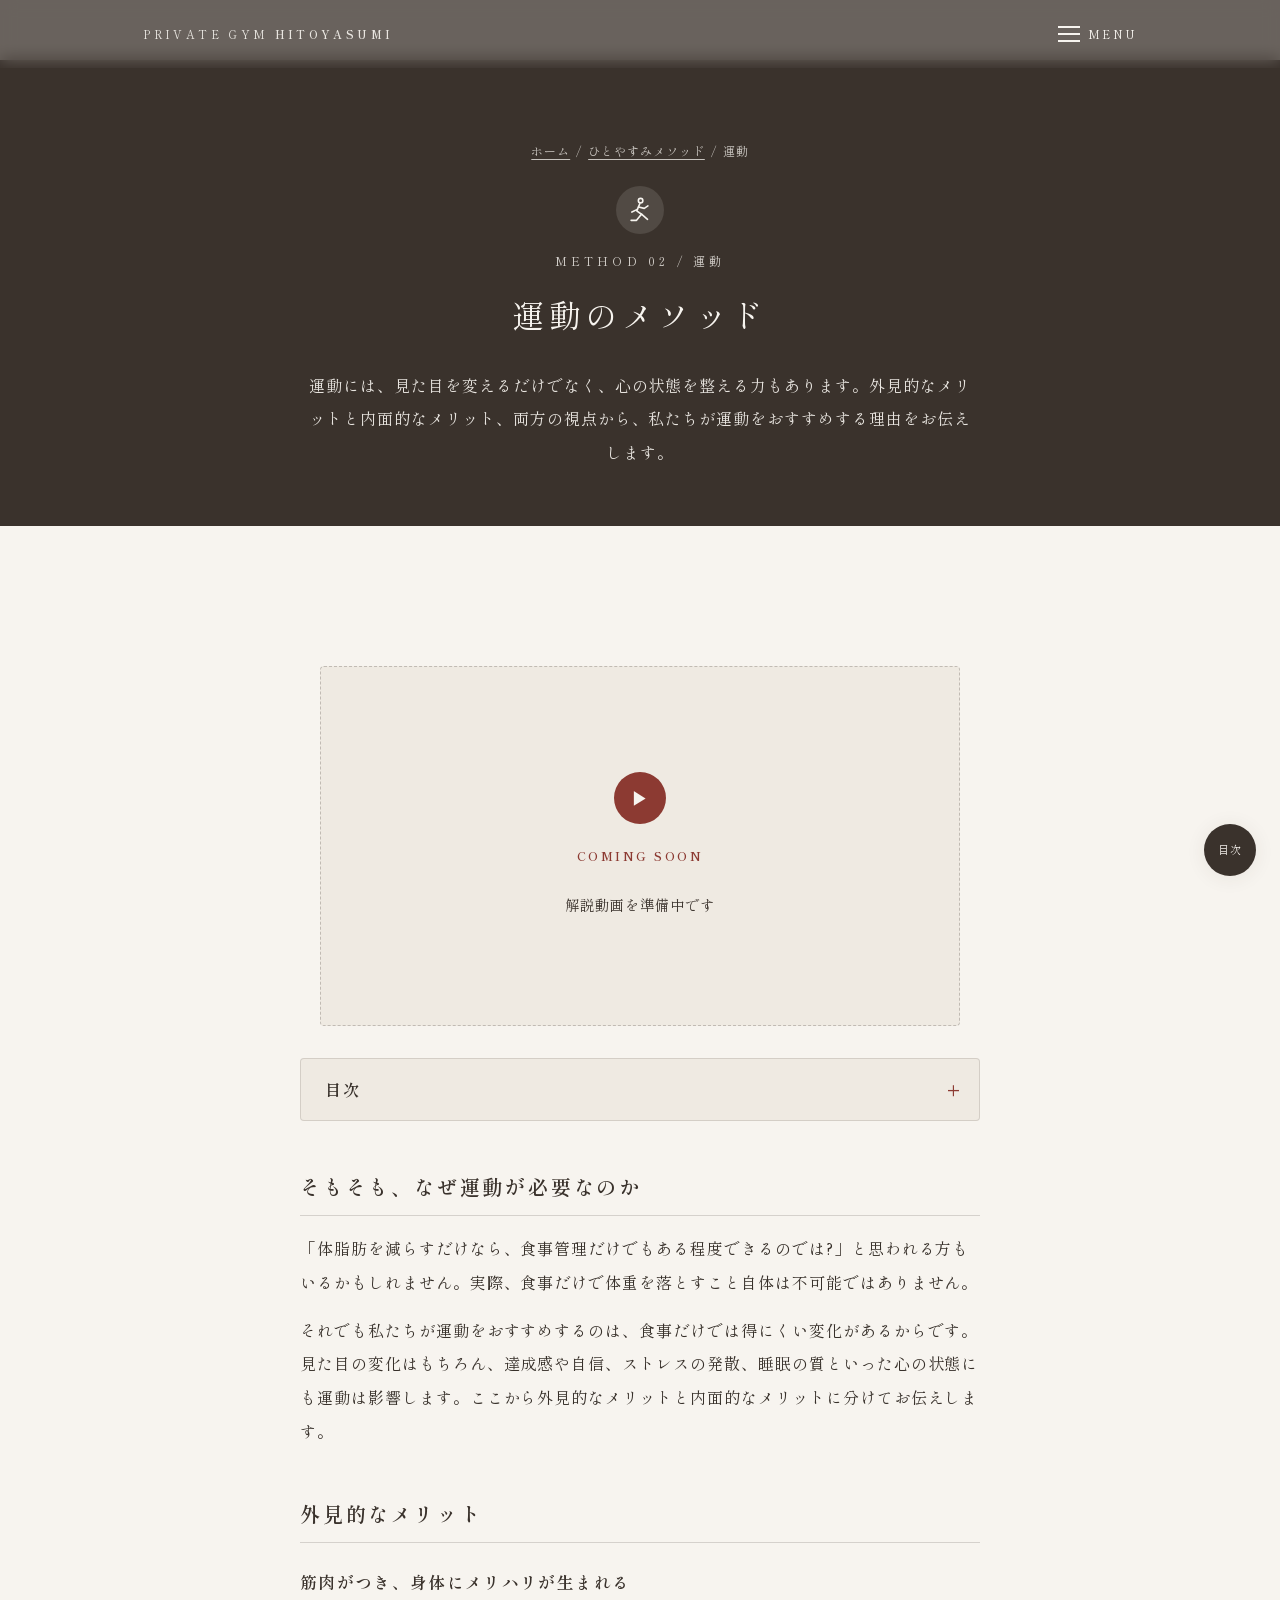
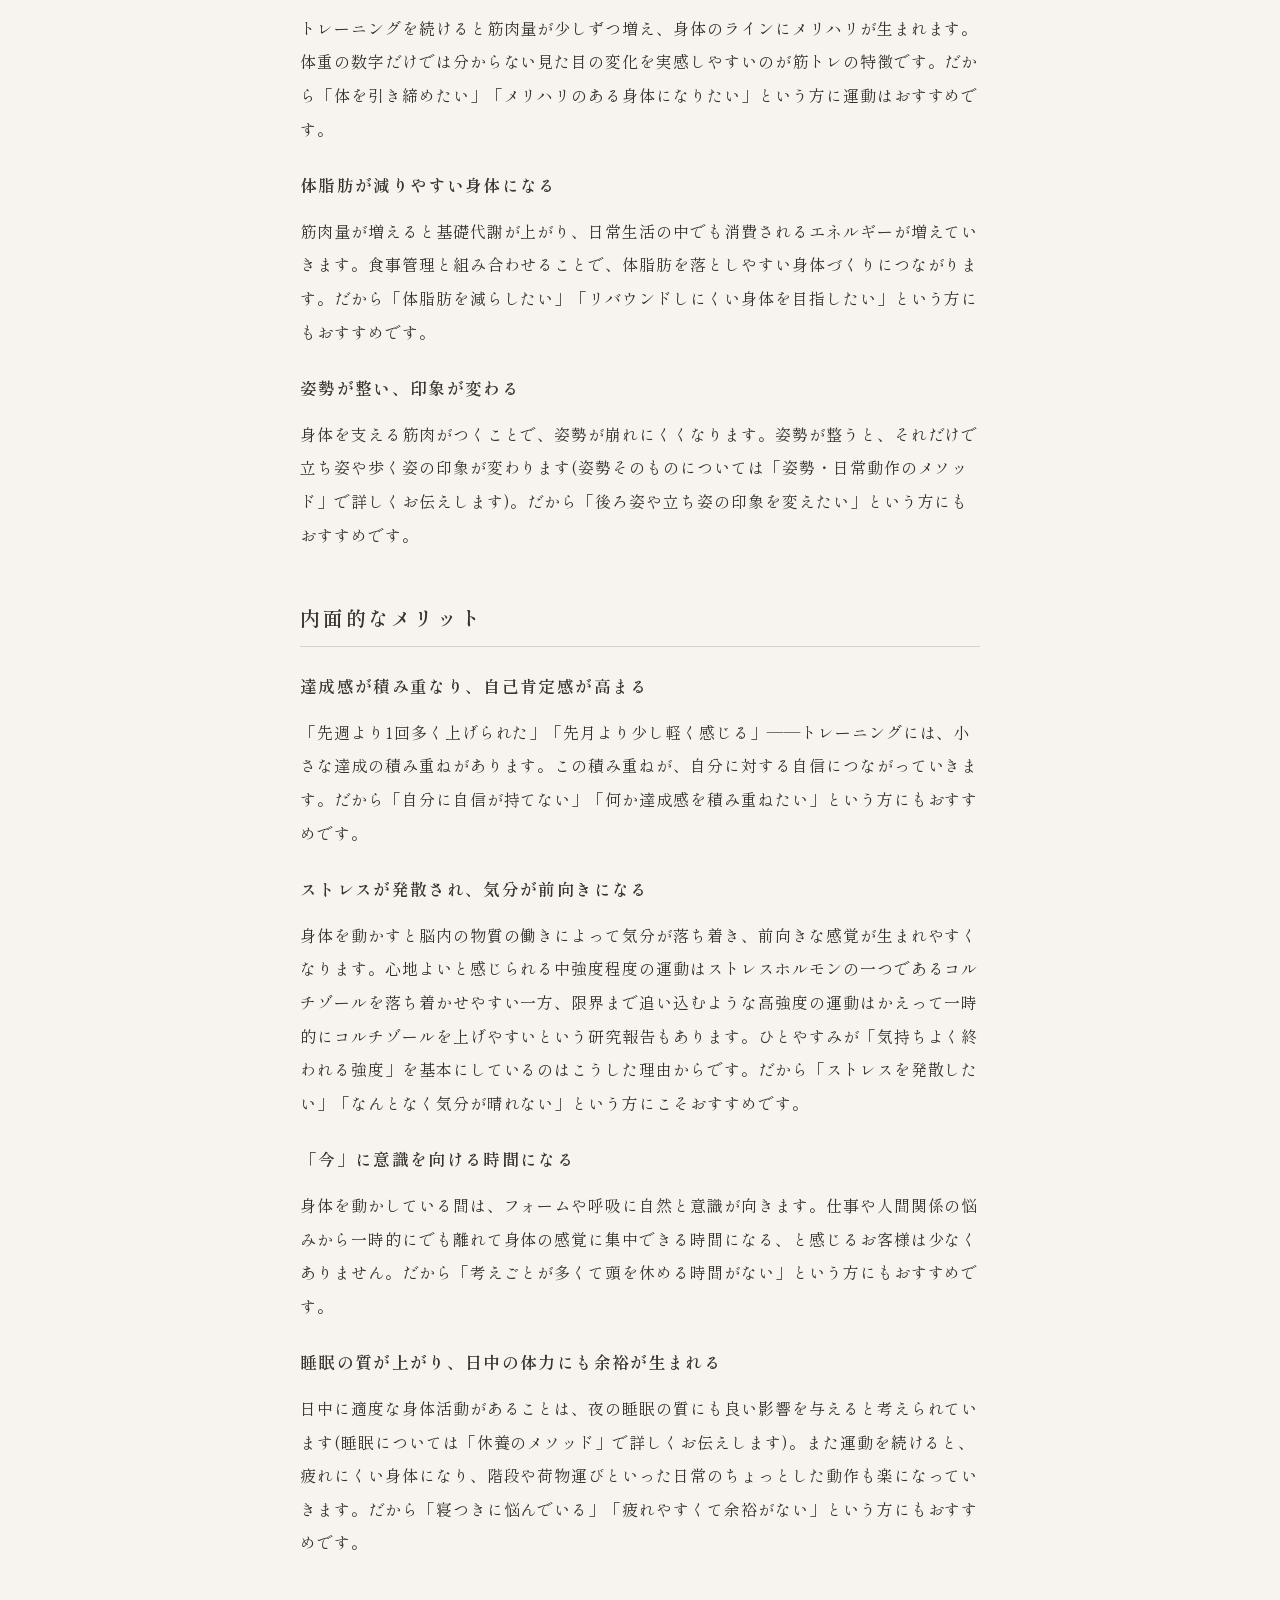
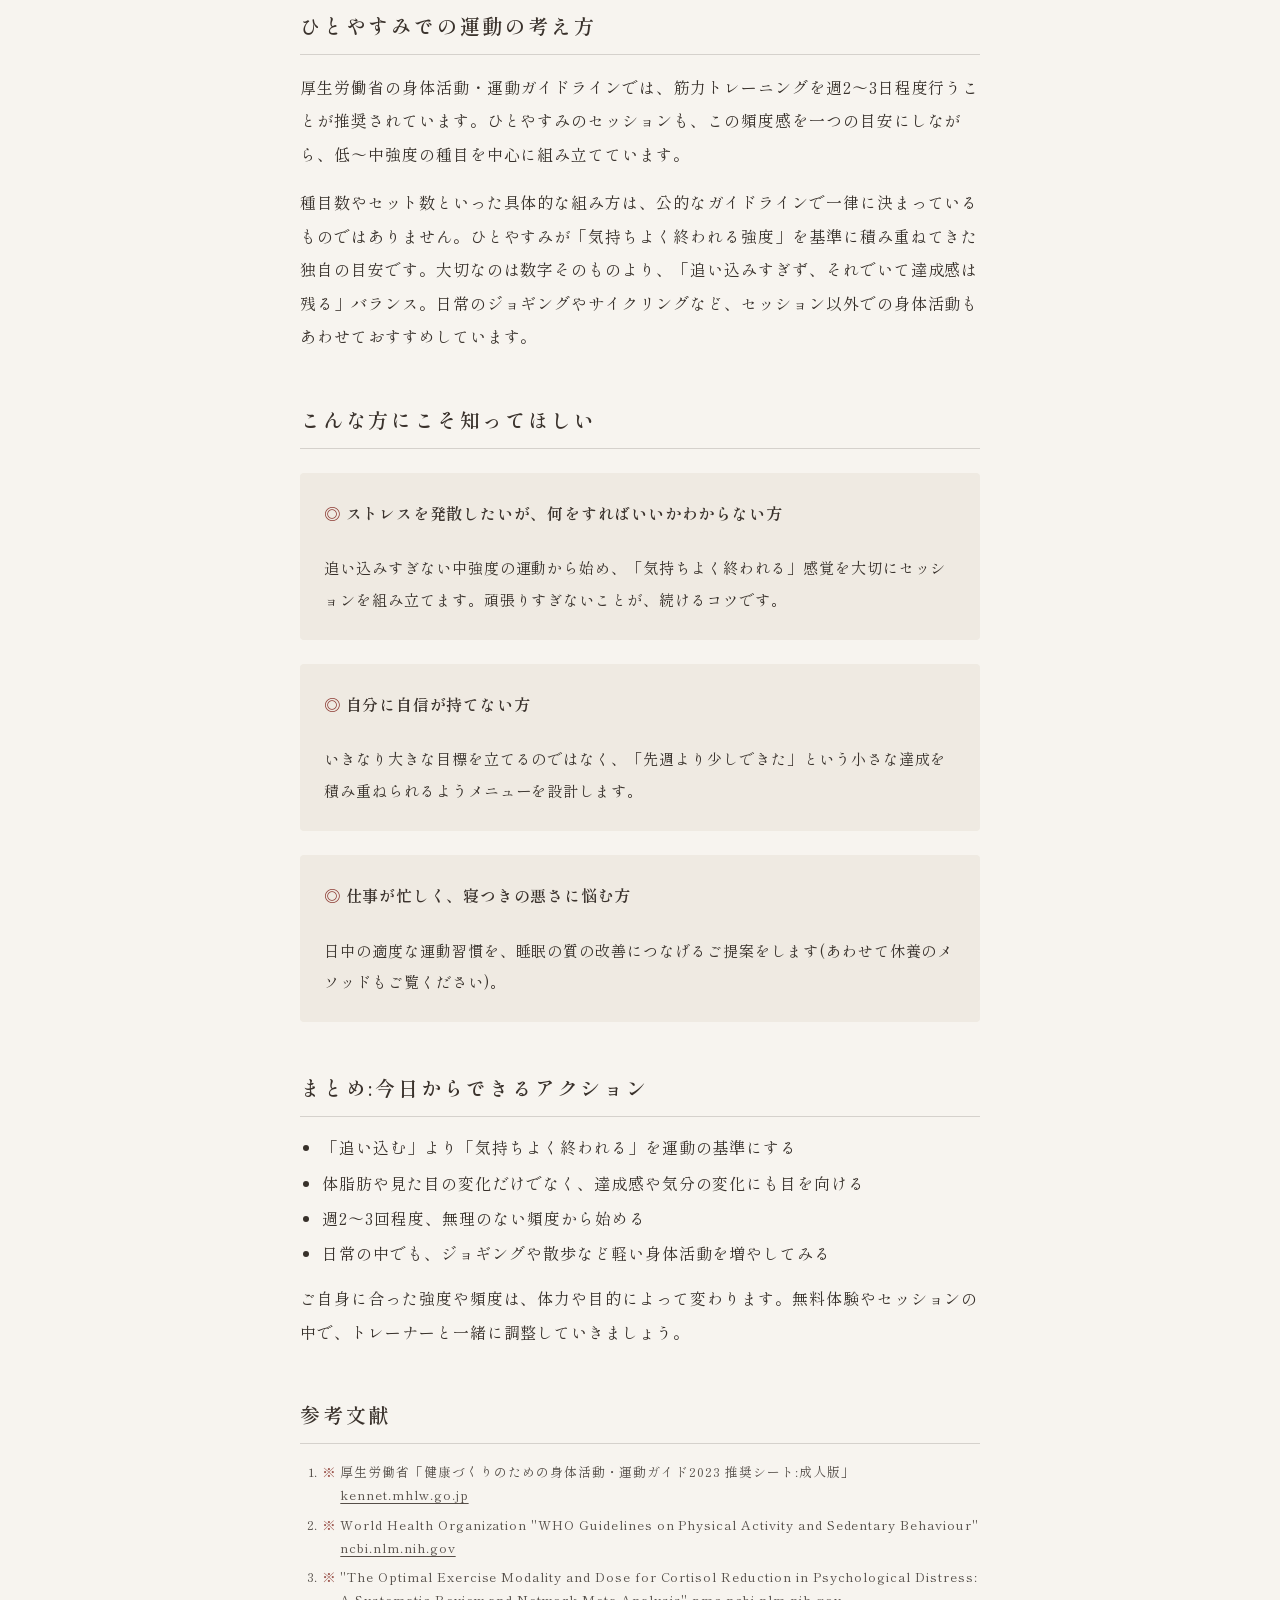
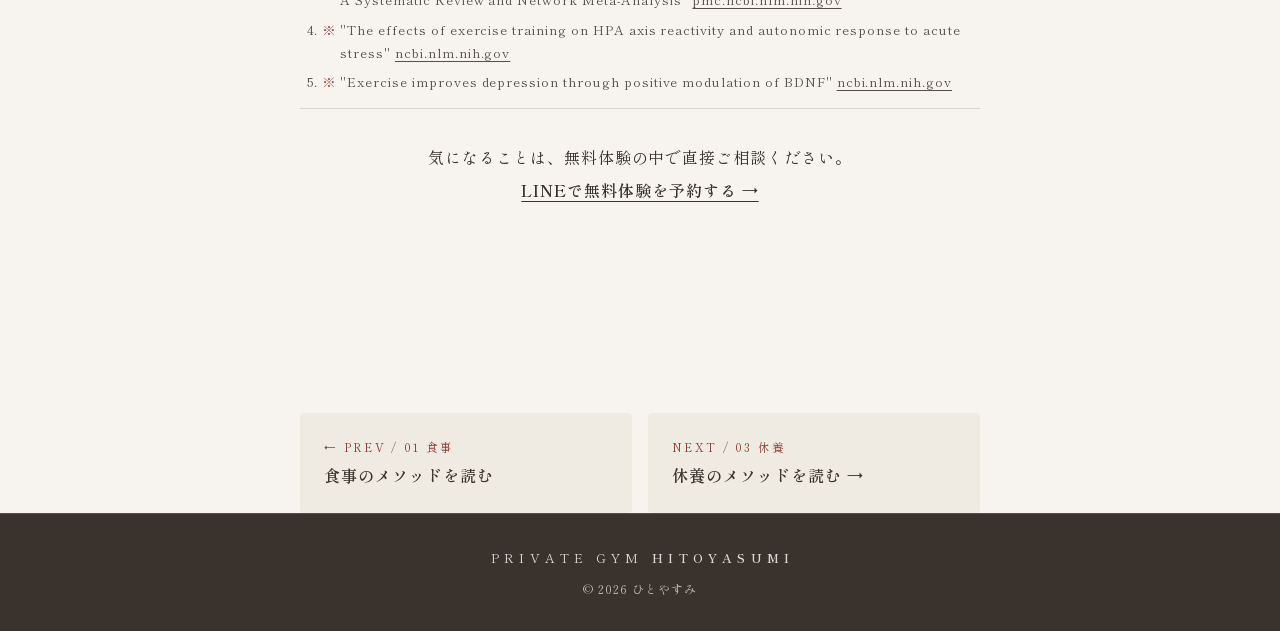
==== commit 1cdf4db9: "メソッドアイコンを完成SVG素材に統一、姿勢比較図を一旦削除 - 6メソッドのアイコンを128viewBoxの完成SVG形状へ統一し、   一覧カードと各詳細ページ上部にインラインSVGとして反映 -" ====
--- a/method-exercise.html
+++ b/method-exercise.html
@@ -60,7 +60,7 @@
     <section class="page-intro">
       <div class="container">
         <p class="page-intro__breadcrumb"><a href="index.html">ホーム</a><span aria-hidden="true">/</span><a href="method.html">ひとやすみメソッド</a><span aria-hidden="true">/</span><span>運動</span></p>
-        <span class="method-icon" aria-hidden="true"><svg viewBox="0 0 24 24" fill="none" stroke="currentColor" stroke-width="1.5" stroke-linecap="round" stroke-linejoin="round"><path d="M4 9.5v5"/><path d="M20 9.5v5"/><path d="M6.5 7v10"/><path d="M17.5 7v10"/><path d="M6.5 12h11"/></svg></span>
+        <span class="method-icon" aria-hidden="true"><svg viewBox="0 0 128 128"><g class="mi-main" fill="none" stroke-width="8" stroke-linecap="round" stroke-linejoin="round"><circle cx="67" cy="18" r="11"/><path d="m63 33-15 35 25 18"/><path d="M51 61 24 74"/><path d="m73 86 28 24"/><path d="m71 85-24 30H20"/><path class="mi-accent" d="m57 49 28 7 18-12"/></g></svg></span>
         <p class="page-intro__eyebrow">METHOD 02 / 運動</p>
         <h1 class="page-intro__title">運動のメソッド</h1>
         <p class="page-intro__lead">運動には、見た目を変えるだけでなく、心の状態を整える力もあります。外見的なメリットと内面的なメリット、両方の視点から、私たちが運動をおすすめする理由をお伝えします。</p>
--- a/css/style.css
+++ b/css/style.css
@@ -531,6 +531,8 @@
   padding: var(--space-2) var(--space-3) var(--space-4);
   line-height: var(--leading-ui);
 }
+/* 写真なし（テキストのみ）カード: 上に余白を足して窮屈さをなくす */
+.card--text .card__title { padding-top: var(--space-4); }
 
 /* ==========================================================
    5. 店舗紹介
@@ -1119,11 +1121,18 @@
   border-radius: 50%;
   background: var(--color-bg-alt);
   color: var(--color-accent);
+  /* 明るい背景: 主線=チャコール / 差し色=深紅 */
+  --icon-main: var(--color-primary);
+  --icon-accent: var(--color-accent);
 }
 .method-icon svg { width: 26px; height: 26px; }
+/* インラインSVGアイコンの色管理（プレゼンテーション属性ではCSS変数が効かないためクラスで指定） */
+.method-icon .mi-main { stroke: var(--icon-main); }
+.method-icon .mi-accent { stroke: var(--icon-accent); }
+.method-icon .mi-accent-fill { fill: var(--icon-accent); }
 .method-grid__card .method-icon { margin-bottom: 0.3em; }
-/* page-intro(記事ページ上部・チャコール反転)用: 淡いリングに載せる */
-.page-intro .method-icon { background: rgb(247 244 239 / 12%); color: var(--color-on-dark); margin-inline: auto; margin-bottom: var(--space-2); }
+/* page-intro(記事ページ上部・チャコール反転)用: 淡いリングに載せ、単色（生成り）反転 */
+.page-intro .method-icon { background: rgb(247 244 239 / 12%); color: var(--color-on-dark); margin-inline: auto; margin-bottom: var(--space-2); --icon-main: var(--color-on-dark); --icon-accent: var(--color-on-dark); }
 .method-grid__number { font-size: 0.75rem; letter-spacing: 0.25em; color: var(--color-accent); }
 .method-grid__title { font-weight: 600; font-size: 1.15rem; letter-spacing: var(--tracking-wide); color: var(--color-primary); }
 .method-grid__text { font-size: 0.92rem; line-height: var(--leading-ui); }
@@ -1230,21 +1239,37 @@
 
 /* ---- 姿勢比較イラスト ---- */
 .posture-compare {
-  display: flex;
-  justify-content: center;
-  align-items: flex-start;
-  gap: var(--space-5);
-  flex-wrap: wrap;
   margin: var(--space-3) 0 var(--space-4);
-  padding: var(--space-3);
   background: var(--color-bg-alt);
   border-radius: var(--radius);
-}
-.posture-compare__item { text-align: center; color: var(--color-primary); }
-.posture-compare__item--bad { color: var(--color-accent); }
-.posture-compare__item svg { display: block; margin-inline: auto; }
-.posture-compare__item figcaption { margin-top: 0.5em; font-size: 0.85rem; font-weight: 600; letter-spacing: 0.05em; }
-.posture-compare__item figcaption span { display: block; margin-top: 0.2em; font-size: 0.75rem; font-weight: 400; opacity: 0.75; letter-spacing: 0; }
+  overflow: hidden;
+}
+.posture-compare__image { display: block; width: 100%; height: auto; }
+.posture-compare__captions {
+  display: grid;
+  grid-template-columns: 1fr 1fr;
+  border-top: 1px solid rgb(58 50 44 / 12%);
+  color: var(--color-primary);
+  text-align: center;
+}
+.posture-compare__captions > span { padding: 0.9rem 0.6rem 1rem; }
+.posture-compare__captions > span[aria-hidden] + span[aria-hidden] { border-left: 1px solid rgb(58 50 44 / 12%); }
+.posture-compare__captions strong { display: block; font-size: 0.88rem; letter-spacing: 0.06em; }
+.posture-compare__captions small { display: block; margin-top: 0.35em; font-size: 0.73rem; line-height: 1.65; opacity: 0.72; }
+.posture-compare__summary {
+  position: absolute;
+  width: 1px;
+  height: 1px;
+  padding: 0;
+  margin: -1px;
+  overflow: hidden;
+  clip: rect(0 0 0 0);
+  white-space: nowrap;
+  border: 0;
+}
+@media (max-width: 380px) {
+  .posture-compare__captions strong { min-height: 2.9em; font-size: 0.82rem; letter-spacing: 0.03em; }
+}
 
 /* ---- ケーススタディ ---- */
 .case-grid { display: grid; gap: var(--space-3); margin-top: var(--space-3); }
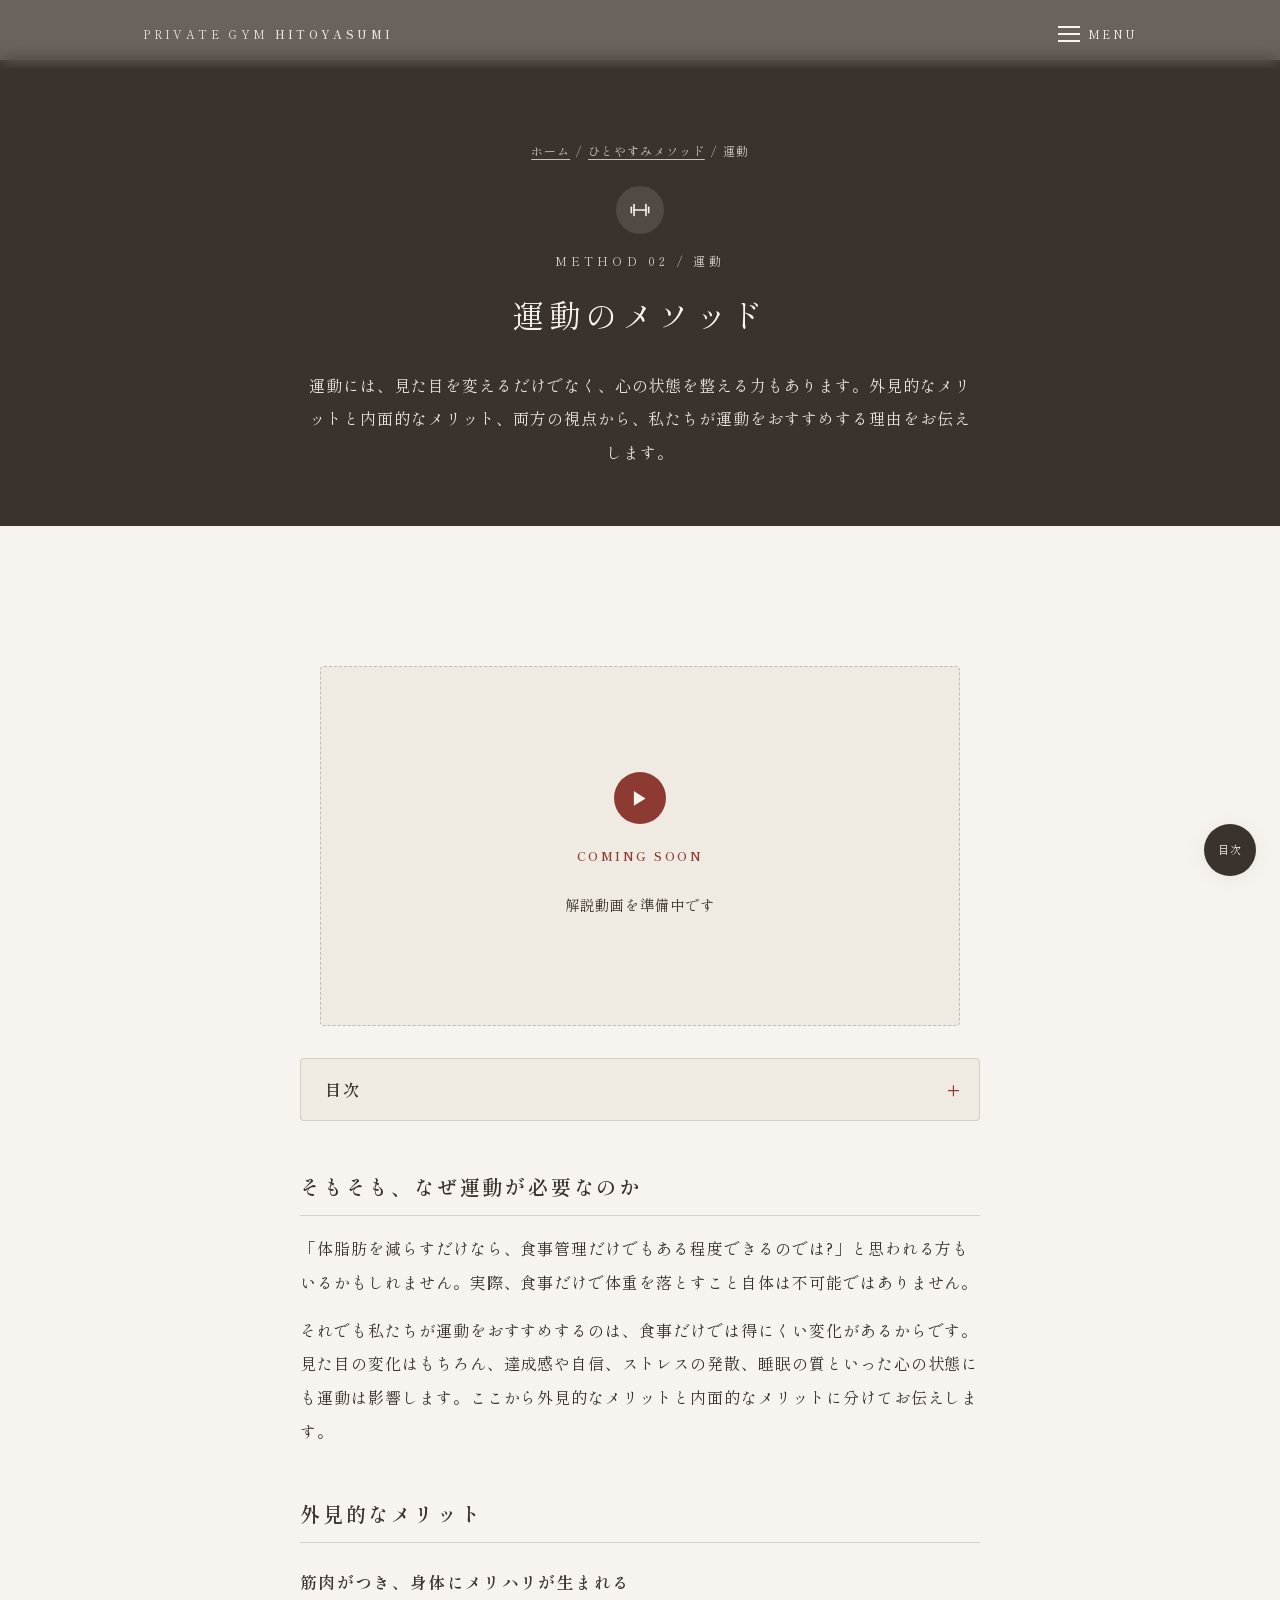
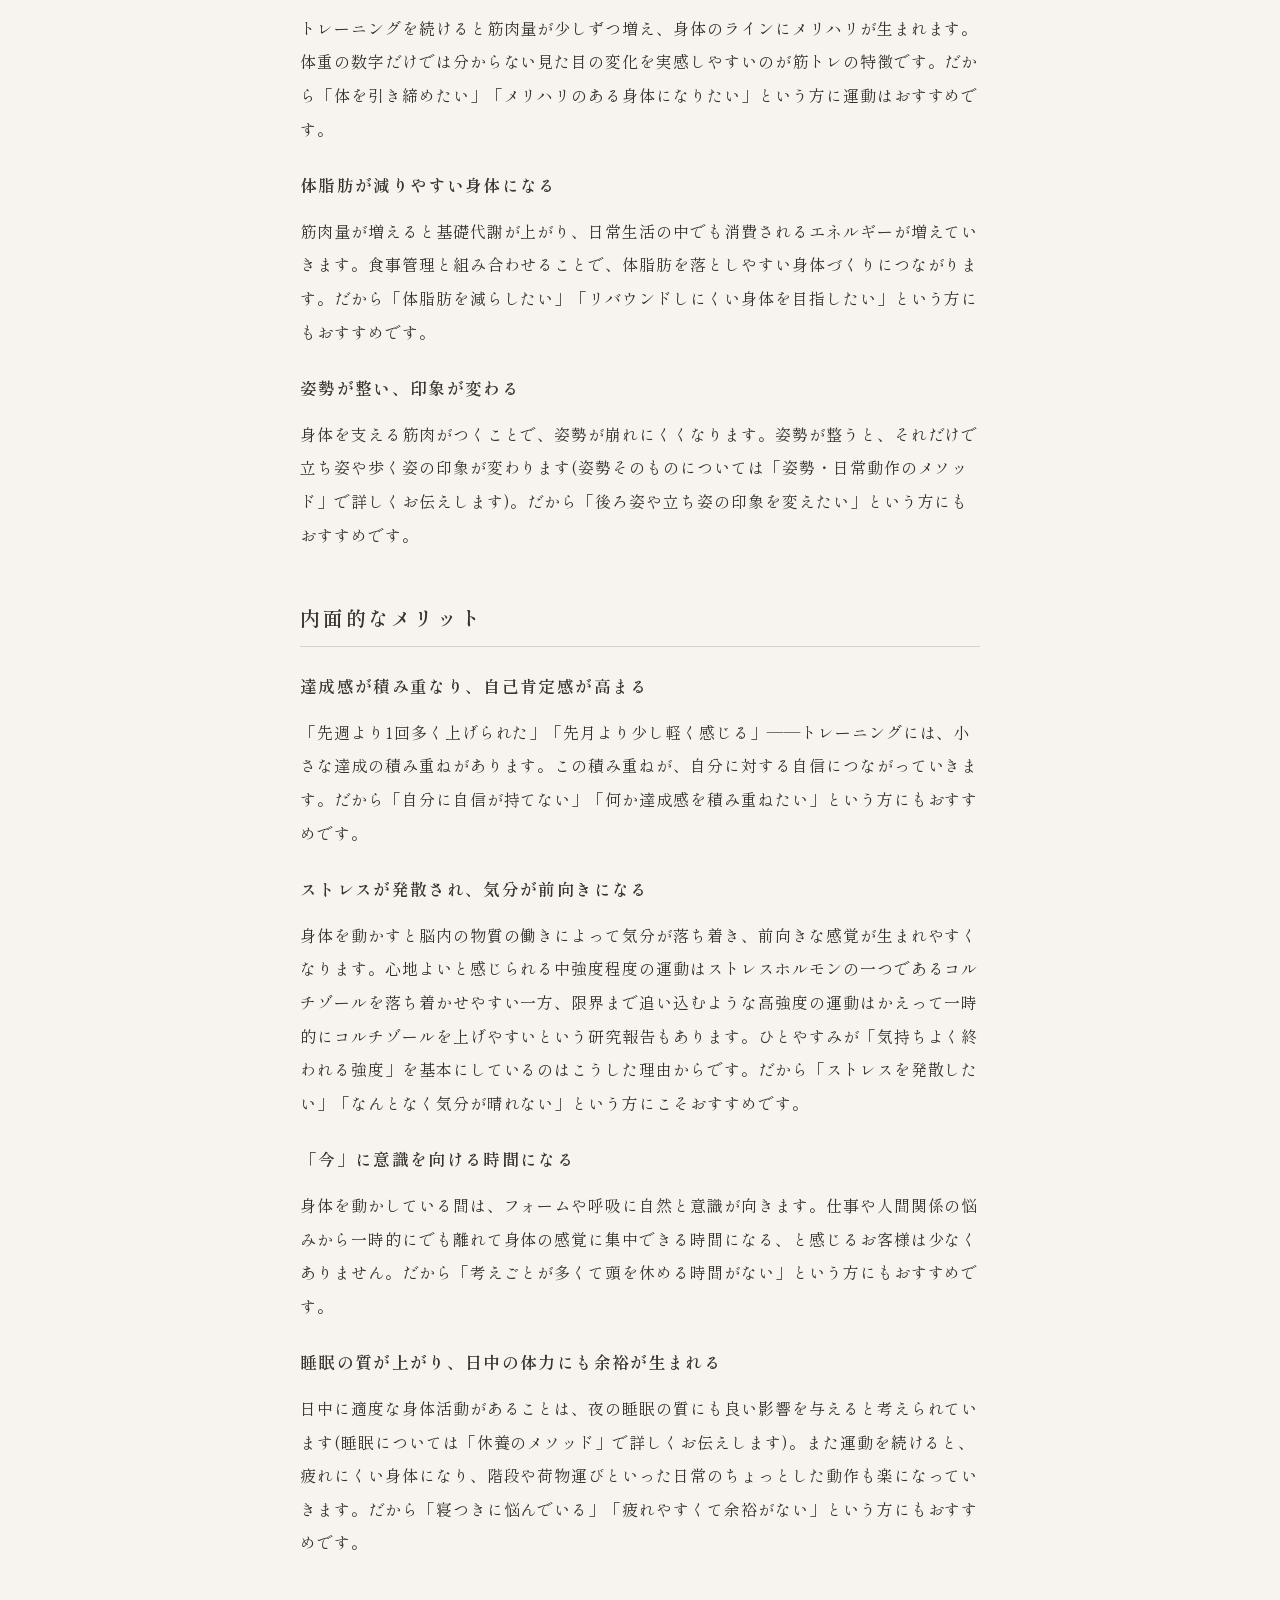
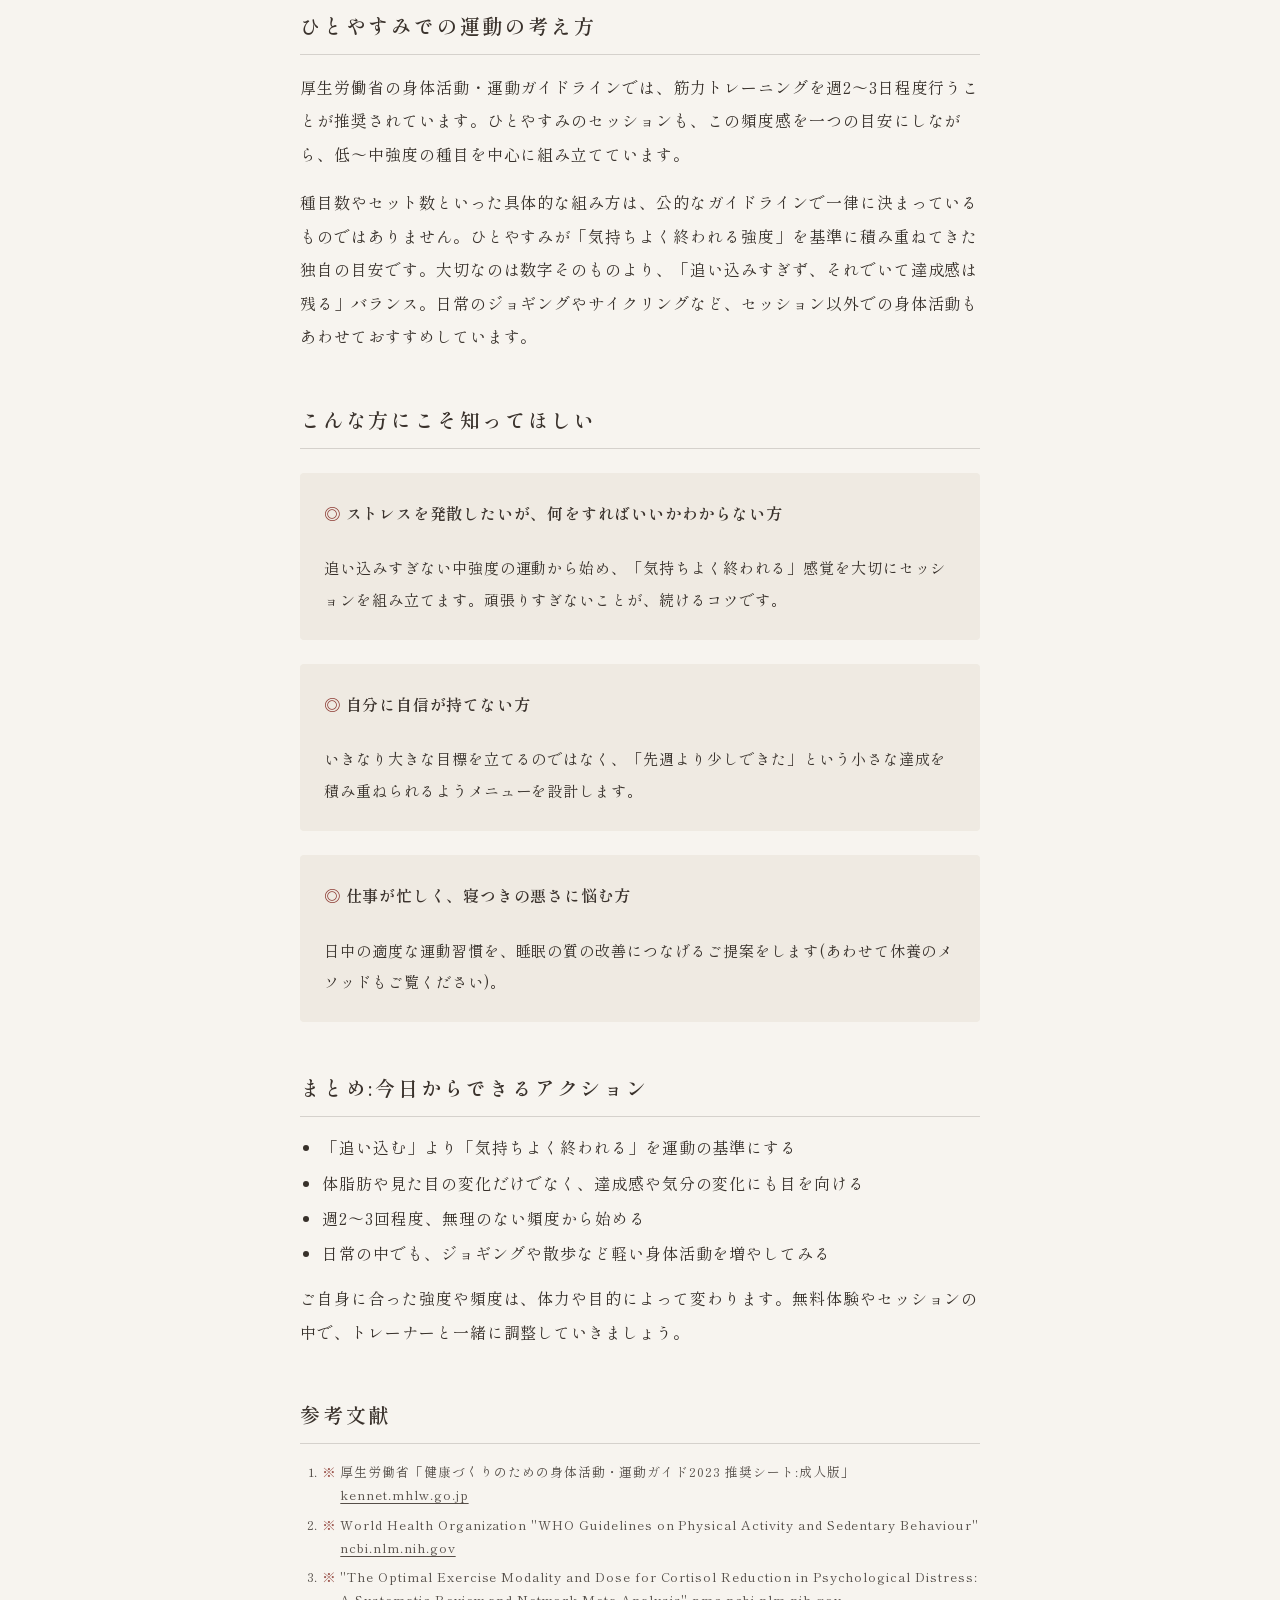
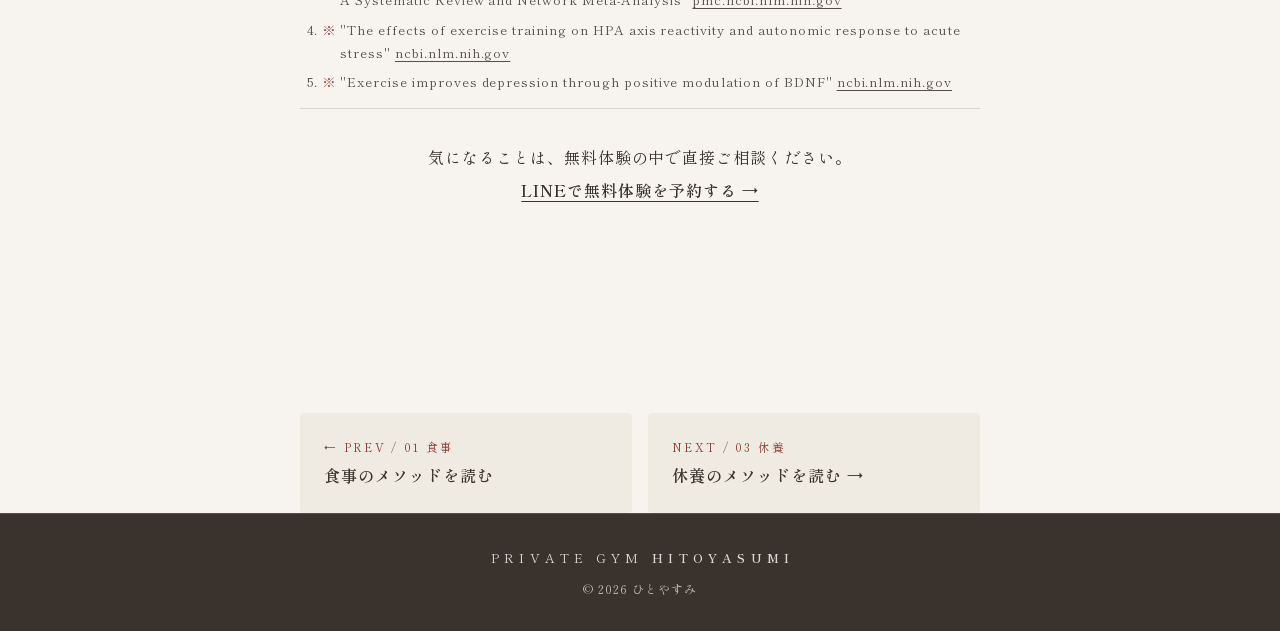
==== commit 5b7a53b0: "メソッドアイコンを従来版に戻す（姿勢比較図の削除は維持） 6メソッドのアイコンを、統一SVG版の直前（従来のラインアイコン）へ戻した。 CSSのmi-main/mi-accentによる色管理も撤去。 " ====
--- a/method-exercise.html
+++ b/method-exercise.html
@@ -60,7 +60,7 @@
     <section class="page-intro">
       <div class="container">
         <p class="page-intro__breadcrumb"><a href="index.html">ホーム</a><span aria-hidden="true">/</span><a href="method.html">ひとやすみメソッド</a><span aria-hidden="true">/</span><span>運動</span></p>
-        <span class="method-icon" aria-hidden="true"><svg viewBox="0 0 128 128"><g class="mi-main" fill="none" stroke-width="8" stroke-linecap="round" stroke-linejoin="round"><circle cx="67" cy="18" r="11"/><path d="m63 33-15 35 25 18"/><path d="M51 61 24 74"/><path d="m73 86 28 24"/><path d="m71 85-24 30H20"/><path class="mi-accent" d="m57 49 28 7 18-12"/></g></svg></span>
+        <span class="method-icon" aria-hidden="true"><svg viewBox="0 0 24 24" fill="none" stroke="currentColor" stroke-width="1.5" stroke-linecap="round" stroke-linejoin="round"><path d="M4 9.5v5"/><path d="M20 9.5v5"/><path d="M6.5 7v10"/><path d="M17.5 7v10"/><path d="M6.5 12h11"/></svg></span>
         <p class="page-intro__eyebrow">METHOD 02 / 運動</p>
         <h1 class="page-intro__title">運動のメソッド</h1>
         <p class="page-intro__lead">運動には、見た目を変えるだけでなく、心の状態を整える力もあります。外見的なメリットと内面的なメリット、両方の視点から、私たちが運動をおすすめする理由をお伝えします。</p>
--- a/css/style.css
+++ b/css/style.css
@@ -1121,18 +1121,11 @@
   border-radius: 50%;
   background: var(--color-bg-alt);
   color: var(--color-accent);
-  /* 明るい背景: 主線=チャコール / 差し色=深紅 */
-  --icon-main: var(--color-primary);
-  --icon-accent: var(--color-accent);
 }
 .method-icon svg { width: 26px; height: 26px; }
-/* インラインSVGアイコンの色管理（プレゼンテーション属性ではCSS変数が効かないためクラスで指定） */
-.method-icon .mi-main { stroke: var(--icon-main); }
-.method-icon .mi-accent { stroke: var(--icon-accent); }
-.method-icon .mi-accent-fill { fill: var(--icon-accent); }
 .method-grid__card .method-icon { margin-bottom: 0.3em; }
-/* page-intro(記事ページ上部・チャコール反転)用: 淡いリングに載せ、単色（生成り）反転 */
-.page-intro .method-icon { background: rgb(247 244 239 / 12%); color: var(--color-on-dark); margin-inline: auto; margin-bottom: var(--space-2); --icon-main: var(--color-on-dark); --icon-accent: var(--color-on-dark); }
+/* page-intro(記事ページ上部・チャコール反転)用: 淡いリングに載せる */
+.page-intro .method-icon { background: rgb(247 244 239 / 12%); color: var(--color-on-dark); margin-inline: auto; margin-bottom: var(--space-2); }
 .method-grid__number { font-size: 0.75rem; letter-spacing: 0.25em; color: var(--color-accent); }
 .method-grid__title { font-weight: 600; font-size: 1.15rem; letter-spacing: var(--tracking-wide); color: var(--color-primary); }
 .method-grid__text { font-size: 0.92rem; line-height: var(--leading-ui); }
@@ -1239,37 +1232,21 @@
 
 /* ---- 姿勢比較イラスト ---- */
 .posture-compare {
+  display: flex;
+  justify-content: center;
+  align-items: flex-start;
+  gap: var(--space-5);
+  flex-wrap: wrap;
   margin: var(--space-3) 0 var(--space-4);
+  padding: var(--space-3);
   background: var(--color-bg-alt);
   border-radius: var(--radius);
-  overflow: hidden;
-}
-.posture-compare__image { display: block; width: 100%; height: auto; }
-.posture-compare__captions {
-  display: grid;
-  grid-template-columns: 1fr 1fr;
-  border-top: 1px solid rgb(58 50 44 / 12%);
-  color: var(--color-primary);
-  text-align: center;
-}
-.posture-compare__captions > span { padding: 0.9rem 0.6rem 1rem; }
-.posture-compare__captions > span[aria-hidden] + span[aria-hidden] { border-left: 1px solid rgb(58 50 44 / 12%); }
-.posture-compare__captions strong { display: block; font-size: 0.88rem; letter-spacing: 0.06em; }
-.posture-compare__captions small { display: block; margin-top: 0.35em; font-size: 0.73rem; line-height: 1.65; opacity: 0.72; }
-.posture-compare__summary {
-  position: absolute;
-  width: 1px;
-  height: 1px;
-  padding: 0;
-  margin: -1px;
-  overflow: hidden;
-  clip: rect(0 0 0 0);
-  white-space: nowrap;
-  border: 0;
-}
-@media (max-width: 380px) {
-  .posture-compare__captions strong { min-height: 2.9em; font-size: 0.82rem; letter-spacing: 0.03em; }
-}
+}
+.posture-compare__item { text-align: center; color: var(--color-primary); }
+.posture-compare__item--bad { color: var(--color-accent); }
+.posture-compare__item svg { display: block; margin-inline: auto; }
+.posture-compare__item figcaption { margin-top: 0.5em; font-size: 0.85rem; font-weight: 600; letter-spacing: 0.05em; }
+.posture-compare__item figcaption span { display: block; margin-top: 0.2em; font-size: 0.75rem; font-weight: 400; opacity: 0.75; letter-spacing: 0; }
 
 /* ---- ケーススタディ ---- */
 .case-grid { display: grid; gap: var(--space-3); margin-top: var(--space-3); }
